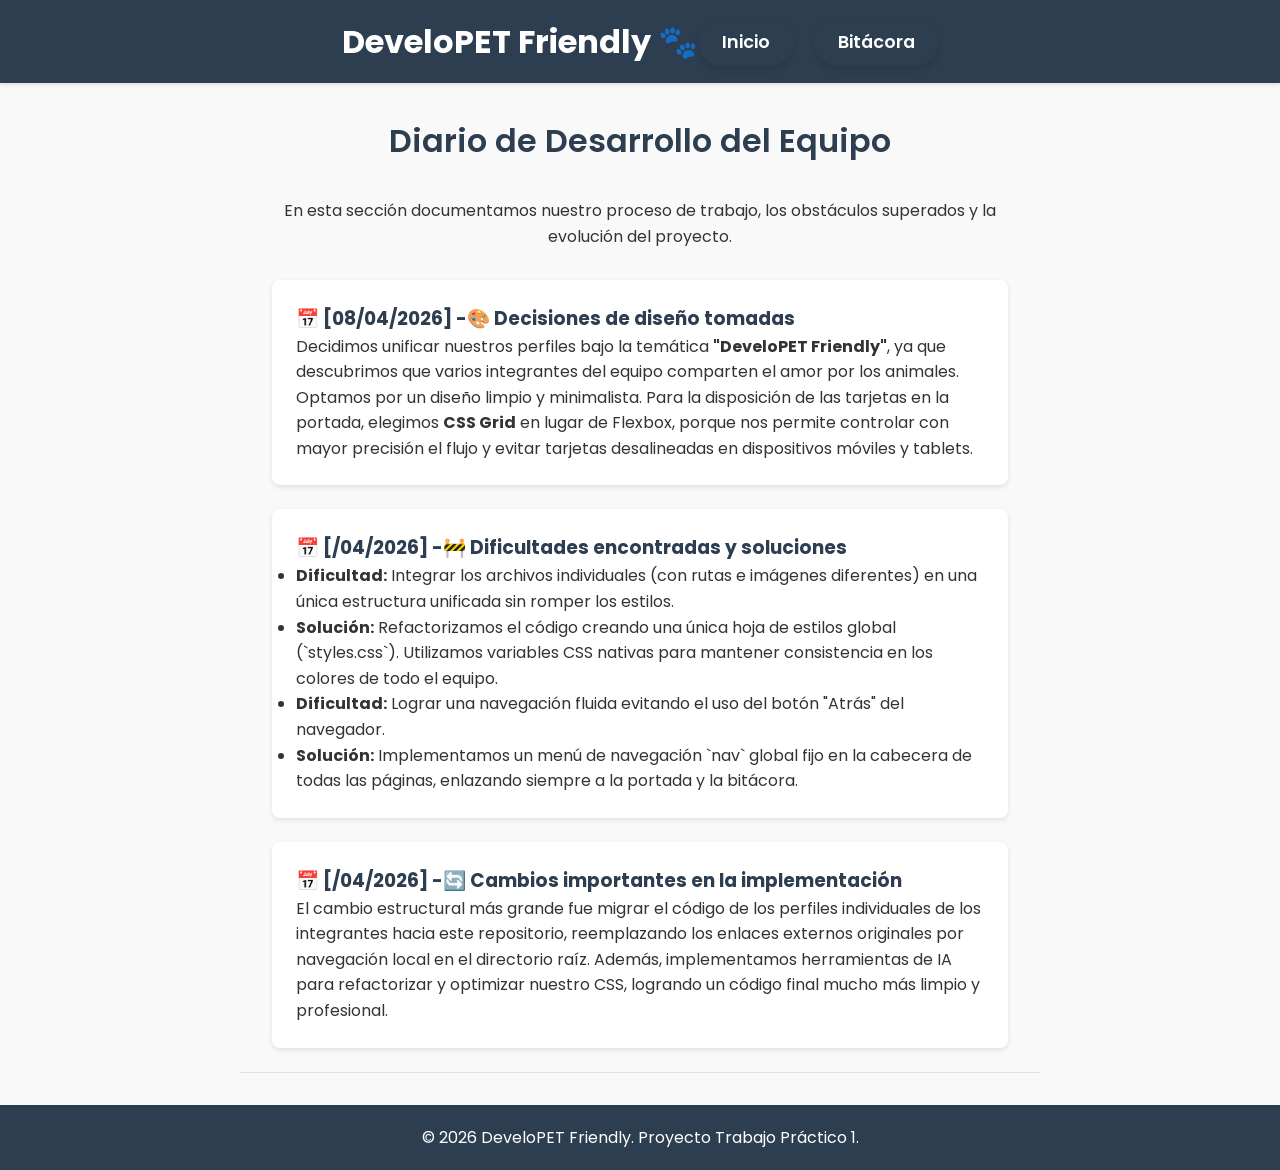
==== bitacora.html @ 7bb21ec1 "Actualización" ====
<!DOCTYPE html>
<html lang="es">
<head>
    <meta charset="UTF-8">
    <meta name="viewport" content="width=device-width, initial-scale=1.0">
    <title>Bitácora de Desarrollo - DeveloPET Friendly</title>
    <link href="https://fonts.googleapis.com/css2?family=Poppins:wght@300;400;600&family=Roboto:wght@400;700&display=swap" rel="stylesheet">
    <link rel="stylesheet" href="css/styles.css">
</head>
<body>
    <header class="header">
        <div class="logo">
            <h1>DeveloPET Friendly 🐾</h1>
        </div>
        <nav>
            <ul>
                <li><a href="index.html">Inicio</a></li>
                <li><a href="bitacora.html">Bitácora</a></li>
            </ul>
        </nav>
    </header>

    <main>
        <section class="section bitacora-container">
            <h2>Diario de Desarrollo del Equipo</h2>
            <p style="text-align: center; margin-bottom: 30px;">En esta sección documentamos nuestro proceso de trabajo, los obstáculos superados y la evolución del proyecto.</p>

            <article class="bitacora-entry">
                <h3>📅 [08/04/2026] -🎨 Decisiones de diseño tomadas</h3>
                <p>Decidimos unificar nuestros perfiles bajo la temática <strong>"DeveloPET Friendly"</strong>, ya que descubrimos que varios integrantes del equipo comparten el amor por los animales. Optamos por un diseño limpio y minimalista. Para la disposición de las tarjetas en la portada, elegimos <strong>CSS Grid</strong> en lugar de Flexbox, porque nos permite controlar con mayor precisión el flujo y evitar tarjetas desalineadas en dispositivos móviles y tablets.</p>
            </article>

            <article class="bitacora-entry">
                <h3>📅 [/04/2026] -🚧 Dificultades encontradas y soluciones</h3>
                <ul>
                    <li><strong>Dificultad:</strong> Integrar los archivos individuales (con rutas e imágenes diferentes) en una única estructura unificada sin romper los estilos.</li>
                    <li><strong>Solución:</strong> Refactorizamos el código creando una única hoja de estilos global (`styles.css`). Utilizamos variables CSS nativas para mantener consistencia en los colores de todo el equipo.</li>
                    <li><strong>Dificultad:</strong> Lograr una navegación fluida evitando el uso del botón "Atrás" del navegador.</li>
                    <li><strong>Solución:</strong> Implementamos un menú de navegación `nav` global fijo en la cabecera de todas las páginas, enlazando siempre a la portada y la bitácora.</li>
                </ul>
            </article>

            <article class="bitacora-entry">
                <h3>📅 [/04/2026] -🔄 Cambios importantes en la implementación</h3>
                <p>El cambio estructural más grande fue migrar el código de los perfiles individuales de los integrantes hacia este repositorio, reemplazando los enlaces externos originales por navegación local en el directorio raíz. Además, implementamos herramientas de IA para refactorizar y optimizar nuestro CSS, logrando un código final mucho más limpio y profesional.</p>
            </article>

        </section>
    </main>

    <footer>
        <p>&copy; 2026 DeveloPET Friendly. Proyecto Trabajo Práctico 1.</p>
    </footer>

    <script src="js/main.js"></script>
</body>
</html>
---- css/styles.css ----
/* =========================================
   1. RESET Y VARIABLES GLOBALES
   ========================================= */
* {
    margin: 0;
    padding: 0;
    box-sizing: border-box;
}

:root {
    /* Variables generales y del Index/Bitácora */
    --bg-color: #f9f9f9;
    --text-color: #333333;
    --header-bg: #ffffff;
    --card-bg: #ffffff;
    --primary-color: #2c3e50; /* Unificado al azul oscuro elegante */
    --hover-color: #1a252f;
    --secondary-color: #3498db;
    
    /* Variables del portafolio individual */
    --accent-color: #e74c3c;
    --light-bg: #ecf0f1;
    --white: #ffffff;
    --shadow: 0 2px 5px rgba(0,0,0,0.1);
    --transition: all 0.3s ease;
}

/* Variables para el Modo Oscuro */
body.dark-mode {
    --bg-color: #121212;
    --text-color: #e0e0e0;
    --header-bg: #333333;
    --card-bg: #1e1e1e;
    --primary-color: #4ca1af;
    --light-bg: #1a1a1a;
    --white: #222222;
}

/* =========================================
   2. ESTILOS BASE Y ESTRUCTURA (STICKY FOOTER)
   ========================================= */
body {
    font-family: 'Poppins', 'Roboto', sans-serif; /* Poppins principal, Roboto fallback */
    background-color: var(--bg-color);
    color: var(--text-color);
    line-height: 1.6;
    transition: background-color 0.3s ease, color 0.3s ease;
    
    /* Sticky Footer: Empuja el footer siempre abajo */
    min-height: 100vh; 
    display: flex;
    flex-direction: column; 
}

main {
    flex: 1; /* Ocupa el espacio restante */
}

.container {
    max-width: 1200px;
    margin: 0 auto;
    padding: 0 20px;
    width: 100%;
}

.section {
    padding: 4rem 0;
    border-bottom: 1px solid rgba(0,0,0,0.1);
}

.section h2 {
    text-align: center;
    margin-bottom: 2rem;
    color: var(--primary-color);
    font-size: 2rem;
    font-weight: 600;
}

/* =========================================
   3. CABECERA (HEADER) Y NAVEGACIÓN
   ========================================= */
header {
    display: flex;
    justify-content: space-between;
    align-items: center;
    background-color: var(--header-bg);
    padding: 1rem 2rem;
    box-shadow: 0 2px 4px rgba(0,0,0,0.1);
}

/* Variante Header Portafolio (Clase .header) */
.header {
    background-color: var(--primary-color);
    color: #ffffff;
    justify-content: center; /* Centra el logo en el portafolio */
}

/* Menú de navegación principal (Botones estilo píldora) */
header nav ul {
    list-style: none;
    display: flex;
    gap: 20px;
    justify-content: center;
    align-items: center;
}

header nav a {
    text-decoration: none;
    font-size: 1.1rem;
    font-weight: 600;
    color: #ffffff;
    background-color: var(--primary-color);
    padding: 10px 24px;
    border-radius: 30px;
    transition: var(--transition);
    box-shadow: 0 4px 6px rgba(0, 0, 0, 0.1);
    display: inline-block;
}

header nav a:hover {
    background-color: var(--secondary-color);
    transform: translateY(-3px);
    box-shadow: 0 6px 12px rgba(0, 0, 0, 0.2);
}

/* Sub-Navegación Portafolio (Clase .navbar) */
.navbar {
    background-color: var(--secondary-color);
    padding: 1rem 0;
    position: sticky;
    top: 0;
    z-index: 100;
}

.nav-menu {
    display: flex;
    justify-content: center;
    list-style: none;
    gap: 2rem;
    flex-wrap: wrap;
}

.nav-menu a {
    color: #ffffff;
    text-decoration: none;
    font-weight: 500;
    padding: 0.5rem 1rem;
    border-radius: 4px;
    transition: var(--transition);
    background-color: transparent;
    box-shadow: none;
}

.nav-menu a:hover {
    background-color: var(--primary-color);
    transform: translateY(-2px);
}

/* =========================================
   4. INDEX Y BITÁCORA (TP1)
   ========================================= */
.team-presentation {
    text-align: center;
    max-width: 800px;
    margin: 40px auto;
    padding: 0 20px;
}

/* Grilla adaptable requerida por el TP */
.team-cards {
    display: grid;
    grid-template-columns: 1fr; 
    gap: 30px;
    padding: 20px;
    max-width: 1200px;
    margin: 0 auto;
    justify-items: center;
}

.card {
    background-color: var(--card-bg);
    border-radius: 12px;
    box-shadow: var(--shadow);
    width: 100%;
    max-width: 280px;
    padding: 25px 20px;
    text-align: center;
    transition: transform 0.3s ease, box-shadow 0.3s ease;
    border: 1px solid transparent; /* Preparado para modo oscuro */
}

.card:hover {
    transform: translateY(-5px);
    box-shadow: 0 8px 20px rgba(0,0,0,0.15);
}

.card img {
    width: 130px;
    height: 130px;
    border-radius: 50%;
    object-fit: cover;
    border: 3px solid #e0e0e0;
    margin-bottom: 15px;
}

.btn-perfil {
    display: inline-block;
    margin-top: 15px;
    padding: 10px 20px;
    background-color: var(--primary-color);
    color: #ffffff;
    text-decoration: none;
    border-radius: 25px;
    font-weight: bold;
    transition: var(--transition);
}

.btn-perfil:hover {
    background-color: var(--hover-color);
}

/* Bitácora */
.bitacora-container {
    max-width: 800px;
    margin: 2rem auto;
    padding: 0 2rem;
}

.bitacora-entry {
    background-color: var(--card-bg);
    padding: 1.5rem;
    margin-bottom: 1.5rem;
    border-radius: 8px;
    box-shadow: var(--shadow);
}

.bitacora-entry h3 {
    color: var(--primary-color);
    margin-top: 0;
}

/* =========================================
   5. PORTAFOLIO INDIVIDUAL (GUILLERMO)
   ========================================= */
.sobre-mi-content {
    display: flex;
    align-items: center;
    gap: 3rem;
    flex-wrap: wrap;
}

.perfil-img {
    flex: 1 1 300px;
    text-align: center;
}

.perfil-img img {
    width: 100%;
    max-width: 250px;
    border-radius: 50%;
    box-shadow: var(--shadow);
    border: 3px solid var(--secondary-color);
}

.perfil-texto {
    flex: 2 1 400px;
}

/* Tarjetas Proyectos y Películas/Discos */
.tarjetas-grid, .peliculas-grid {
    display: grid;
    grid-template-columns: repeat(auto-fit, minmax(280px, 1fr));
    gap: 2rem;
    margin-top: 2rem;
}

.tarjeta, .pelicula-card {
    background: var(--card-bg);
    border-radius: 8px;
    overflow: hidden;
    box-shadow: var(--shadow);
    transition: var(--transition);
}

.tarjeta:hover, .pelicula-card:hover {
    transform: translateY(-10px);
    box-shadow: 0 5px 20px rgba(0,0,0,0.2);
}

.tarjeta img, .pelicula-card img {
    width: 100%;
    height: 200px;
    object-fit: cover;
    transition: var(--transition);
    cursor: pointer; /* Lightbox */
}

.tarjeta:hover img, .pelicula-card:hover img {
    transform: scale(1.05);
    opacity: 0.8;
}

.tarjeta h3, .pelicula-card h3 {
    padding: 1rem 1rem 0.5rem;
    color: var(--primary-color);
    font-size: 1.2rem;
}

.tarjeta p, .pelicula-card p {
    padding: 0 1rem 1rem;
    font-size: 0.95rem;
}

/* Tabla Habilidades */
.habilidades-tabla {
    width: 100%;
    border-collapse: collapse;
    background: var(--card-bg);
    box-shadow: var(--shadow);
    border-radius: 8px;
    overflow: hidden;
}

.habilidades-tabla thead {
    background-color: var(--primary-color);
    color: #ffffff;
}

.habilidades-tabla th, .habilidades-tabla td {
    padding: 1rem;
    text-align: left;
    border: 1px solid #ddd;
}

.habilidades-tabla tbody tr:hover {
    background-color: rgba(0,0,0,0.02);
}

/* Formulario */
.contacto-form {
    max-width: 600px;
    margin: 0 auto;
    background: var(--card-bg);
    padding: 2rem;
    border-radius: 8px;
    box-shadow: var(--shadow);
}

.form-grupo {
    margin-bottom: 1.5rem;
}

.form-grupo label {
    display: block;
    margin-bottom: 0.5rem;
    font-weight: 500;
    color: var(--primary-color);
}

.form-grupo input {
    width: 100%;
    padding: 0.8rem;
    border: 2px solid #ddd;
    border-radius: 4px;
    font-size: 1rem;
    font-family: inherit;
}

.btn-submit {
    background-color: var(--secondary-color);
    color: #ffffff;
    border: none;
    padding: 1rem 2rem;
    font-size: 1.1rem;
    border-radius: 4px;
    cursor: pointer;
    font-weight: 500;
    width: 100%;
    transition: var(--transition);
}

.btn-submit:hover {
    background-color: var(--primary-color);
    transform: scale(1.02);
}

/* =========================================
   6. FOOTER Y MODAL LIGHTBOX
   ========================================= */
footer {
    text-align: center;
    width: 100%;
    padding: 20px 0;
    background-color: #2c3e50;
    color: #ffffff;
    margin-top: auto; 
}

.footer-content {
    display: flex;
    justify-content: space-between;
    align-items: center;
    flex-wrap: wrap;
    gap: 1rem;
}

.social-links a {
    color: #ffffff;
    text-decoration: none;
    margin-left: 15px;
    transition: var(--transition);
}

.social-links a:hover {
    color: var(--secondary-color);
}

/* Modal Lightbox */
.modal-lightbox {
    display: none;
    position: fixed;
    z-index: 9999;
    left: 0;
    top: 0;
    width: 100%;
    height: 100%;
    background-color: rgba(0, 0, 0, 0.85);
    justify-content: center;
    align-items: center;
}

.modal-contenido {
    max-width: 90%;
    max-height: 85vh;
    border-radius: 8px;
    box-shadow: 0 4px 15px rgba(0,0,0,0.5);
    animation: zoomIn 0.3s ease;
}

.cerrar-modal {
    position: absolute;
    top: 20px;
    right: 35px;
    color: #f1f1f1;
    font-size: 40px;
    font-weight: bold;
    cursor: pointer;
}

@keyframes zoomIn {
    from {transform: scale(0.8)} 
    to {transform: scale(1)}
}

/* =========================================
   7. MODO OSCURO (DARK MODE) COMPATIBILIDAD
   ========================================= */
body.dark-mode .card,
body.dark-mode .tarjeta,
body.dark-mode .pelicula-card,
body.dark-mode .habilidades-tabla,
body.dark-mode .contacto-form {
    border: 1px solid #333333;
}

body.dark-mode header nav a {
    background-color: #333333;
    border: 1px solid #555555;
}

body.dark-mode header nav a:hover {
    background-color: var(--primary-color);
    border-color: var(--primary-color);
}

body.dark-mode footer {
    background-color: #111111;
    border-top: 1px solid #333333;
}

/* =========================================
   8. MEDIA QUERIES (RESPONSIVE TP1)
   ========================================= */
/* Breakpoints exigidos por el TP para la portada */
@media (min-width: 900px) {
    .team-cards { grid-template-columns: repeat(2, 1fr); }
}

@media (min-width: 1200px) {
    .team-cards { grid-template-columns: repeat(4, 1fr); }
}

/* Ajustes para móviles generales */
@media (max-width: 768px) {
    header {
        flex-direction: column;
        gap: 15px;
    }
    .sobre-mi-content {
        flex-direction: column;
        text-align: center;
    }
    .habilidades-tabla th, .habilidades-tabla td {
        padding: 0.5rem;
        font-size: 0.9rem;
    }
    .footer-content {
        flex-direction: column;
        justify-content: center;
    }
}
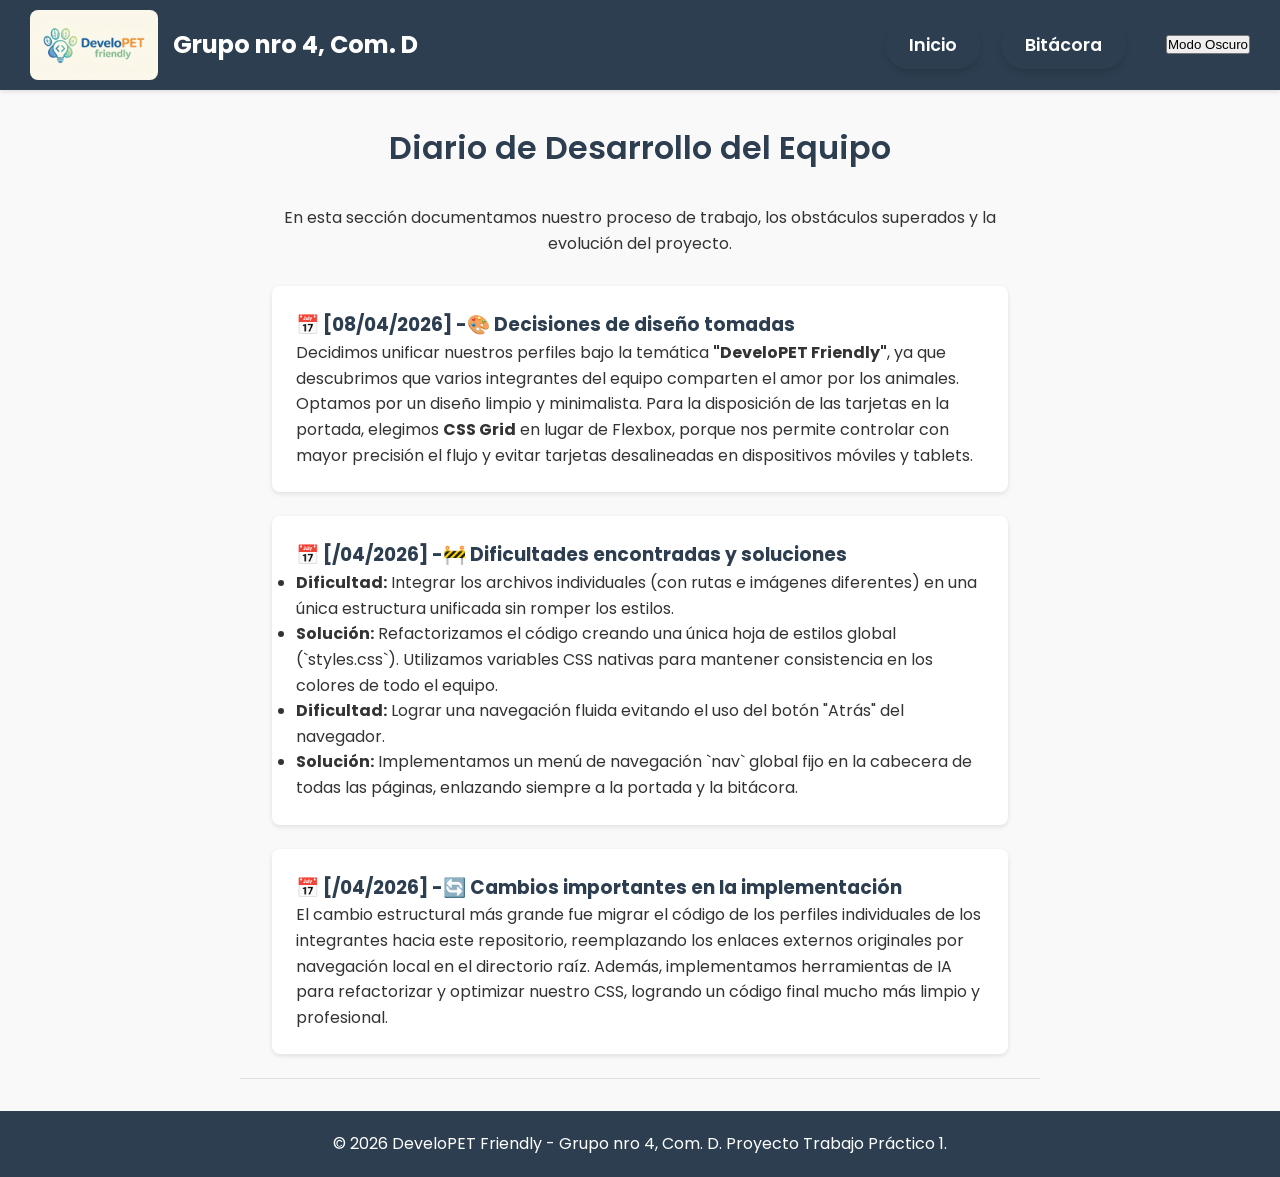
==== commit c8c2d22d: "retoques" ====
--- a/bitacora.html
+++ b/bitacora.html
@@ -3,20 +3,23 @@
 <head>
     <meta charset="UTF-8">
     <meta name="viewport" content="width=device-width, initial-scale=1.0">
-    <title>Bitácora de Desarrollo - DeveloPET Friendly</title>
+    <title>Bitácora de Desarrollo - DeveloPET Friendly - Grupo nro 4, Com. D</title>
     <link href="https://fonts.googleapis.com/css2?family=Poppins:wght@300;400;600&family=Roboto:wght@400;700&display=swap" rel="stylesheet">
     <link rel="stylesheet" href="css/styles.css">
 </head>
 <body>
-    <header class="header">
-        <div class="logo">
-            <h1>DeveloPET Friendly 🐾</h1>
+    <header class="header" style="display: flex; justify-content: space-between; align-items: center; padding: 10px 30px; flex-wrap: wrap;">
+        <div class="logo" style="display: flex; align-items: center; gap: 15px;">
+            <img src="img/logodev.jpeg" alt="Logo DeveloPET Friendly" style="max-height: 70px; border-radius: 8px;">
+            <h1 style="margin: 0; font-size: 1.5rem;">Grupo nro 4, Com. D</h1>
         </div>
-        <nav>
-            <ul>
+        
+        <nav style="display: flex; align-items: center; gap: 20px;">
+            <ul style="list-style: none; display: flex; gap: 20px; margin: 0; padding: 0;">
                 <li><a href="index.html">Inicio</a></li>
                 <li><a href="bitacora.html">Bitácora</a></li>
             </ul>
+            <button id="btn-theme" style="margin-left: 20px;">Modo Oscuro</button>
         </nav>
     </header>
 
@@ -44,12 +47,11 @@
                 <h3>📅 [/04/2026] -🔄 Cambios importantes en la implementación</h3>
                 <p>El cambio estructural más grande fue migrar el código de los perfiles individuales de los integrantes hacia este repositorio, reemplazando los enlaces externos originales por navegación local en el directorio raíz. Además, implementamos herramientas de IA para refactorizar y optimizar nuestro CSS, logrando un código final mucho más limpio y profesional.</p>
             </article>
-
         </section>
     </main>
 
     <footer>
-        <p>&copy; 2026 DeveloPET Friendly. Proyecto Trabajo Práctico 1.</p>
+        <p>&copy; 2026 DeveloPET Friendly - Grupo nro 4, Com. D. Proyecto Trabajo Práctico 1.</p>
     </footer>
 
     <script src="js/main.js"></script>
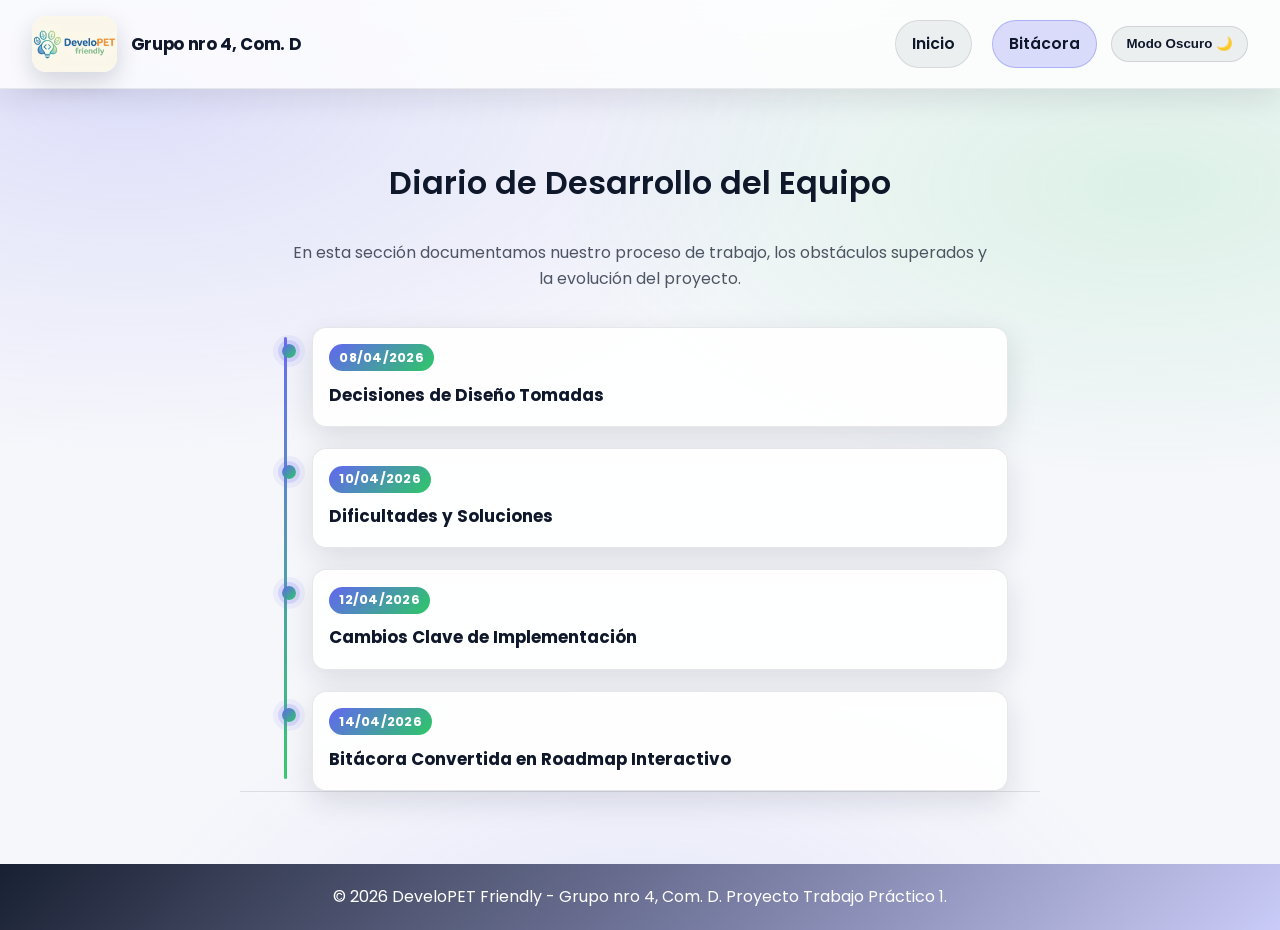
==== commit af71feb0: "feat: roadmap interactivo en bitacora y ajustes mobile/footer + patitas mas grandes" ====
--- a/bitacora.html
+++ b/bitacora.html
@@ -4,49 +4,59 @@
     <meta charset="UTF-8">
     <meta name="viewport" content="width=device-width, initial-scale=1.0">
     <title>Bitácora de Desarrollo - DeveloPET Friendly - Grupo nro 4, Com. D</title>
-    <link href="https://fonts.googleapis.com/css2?family=Poppins:wght@300;400;600&family=Roboto:wght@400;700&display=swap" rel="stylesheet">
+    <link rel="preconnect" href="https://fonts.googleapis.com">
+    <link rel="preconnect" href="https://fonts.gstatic.com" crossorigin>
+    <link href="https://fonts.googleapis.com/css2?family=Poppins:wght@300;400;500;600;700&family=Roboto:wght@400;700&display=swap" rel="stylesheet">
     <link rel="stylesheet" href="css/styles.css">
 </head>
-<body>
-    <header class="header" style="display: flex; justify-content: space-between; align-items: center; padding: 10px 30px; flex-wrap: wrap;">
-        <div class="logo" style="display: flex; align-items: center; gap: 15px;">
-            <img src="img/logodev.jpeg" alt="Logo DeveloPET Friendly" style="max-height: 70px; border-radius: 8px;">
-            <h1 style="margin: 0; font-size: 1.5rem;">Grupo nro 4, Com. D</h1>
+<body class="page-bitacora">
+    <header class="site-header">
+        <div class="site-brand">
+            <a class="brand" href="index.html" aria-label="Ir al inicio">
+                <img src="img/logodev.jpeg" alt="Logo DeveloPET Friendly">
+                <span class="brand-title">Grupo nro 4, Com. D</span>
+            </a>
         </div>
         
-        <nav style="display: flex; align-items: center; gap: 20px;">
-            <ul style="list-style: none; display: flex; gap: 20px; margin: 0; padding: 0;">
+        <nav class="site-nav" aria-label="Navegación principal">
+            <ul class="site-links">
                 <li><a href="index.html">Inicio</a></li>
-                <li><a href="bitacora.html">Bitácora</a></li>
+                <li><a href="bitacora.html" aria-current="page">Bitácora</a></li>
             </ul>
-            <button id="btn-theme" style="margin-left: 20px;">Modo Oscuro</button>
+            <button id="btn-theme" type="button">Modo Oscuro</button>
         </nav>
     </header>
 
     <main>
         <section class="section bitacora-container">
             <h2>Diario de Desarrollo del Equipo</h2>
-            <p style="text-align: center; margin-bottom: 30px;">En esta sección documentamos nuestro proceso de trabajo, los obstáculos superados y la evolución del proyecto.</p>
+            <p class="lead">En esta sección documentamos nuestro proceso de trabajo, los obstáculos superados y la evolución del proyecto.</p>
 
-            <article class="bitacora-entry">
-                <h3>📅 [08/04/2026] -🎨 Decisiones de diseño tomadas</h3>
-                <p>Decidimos unificar nuestros perfiles bajo la temática <strong>"DeveloPET Friendly"</strong>, ya que descubrimos que varios integrantes del equipo comparten el amor por los animales. Optamos por un diseño limpio y minimalista. Para la disposición de las tarjetas en la portada, elegimos <strong>CSS Grid</strong> en lugar de Flexbox, porque nos permite controlar con mayor precisión el flujo y evitar tarjetas desalineadas en dispositivos móviles y tablets.</p>
-            </article>
+            <section class="roadmap" aria-label="Roadmap de la bitácora">
+                <article class="roadmap-step" tabindex="0">
+                    <span class="roadmap-date">08/04/2026</span>
+                    <h3 class="roadmap-title">Decisiones de Diseño Tomadas</h3>
+                    <p class="roadmap-tooltip">Unificamos perfiles bajo la temática "DeveloPET Friendly" y elegimos CSS Grid para una portada más ordenada, con mejor control responsive en tarjetas y columnas.</p>
+                </article>
 
-            <article class="bitacora-entry">
-                <h3>📅 [/04/2026] -🚧 Dificultades encontradas y soluciones</h3>
-                <ul>
-                    <li><strong>Dificultad:</strong> Integrar los archivos individuales (con rutas e imágenes diferentes) en una única estructura unificada sin romper los estilos.</li>
-                    <li><strong>Solución:</strong> Refactorizamos el código creando una única hoja de estilos global (`styles.css`). Utilizamos variables CSS nativas para mantener consistencia en los colores de todo el equipo.</li>
-                    <li><strong>Dificultad:</strong> Lograr una navegación fluida evitando el uso del botón "Atrás" del navegador.</li>
-                    <li><strong>Solución:</strong> Implementamos un menú de navegación `nav` global fijo en la cabecera de todas las páginas, enlazando siempre a la portada y la bitácora.</li>
-                </ul>
-            </article>
+                <article class="roadmap-step" tabindex="0">
+                    <span class="roadmap-date">10/04/2026</span>
+                    <h3 class="roadmap-title">Dificultades y Soluciones</h3>
+                    <p class="roadmap-tooltip">Integramos archivos e imágenes en una estructura única, consolidamos estilos en `styles.css` con variables CSS y definimos un nav global fijo para navegación consistente.</p>
+                </article>
 
-            <article class="bitacora-entry">
-                <h3>📅 [/04/2026] -🔄 Cambios importantes en la implementación</h3>
-                <p>El cambio estructural más grande fue migrar el código de los perfiles individuales de los integrantes hacia este repositorio, reemplazando los enlaces externos originales por navegación local en el directorio raíz. Además, implementamos herramientas de IA para refactorizar y optimizar nuestro CSS, logrando un código final mucho más limpio y profesional.</p>
-            </article>
+                <article class="roadmap-step" tabindex="0">
+                    <span class="roadmap-date">12/04/2026</span>
+                    <h3 class="roadmap-title">Cambios Clave de Implementación</h3>
+                    <p class="roadmap-tooltip">Migramos los perfiles al repositorio local, reemplazamos enlaces externos por navegación interna y refactorizamos el CSS con apoyo de IA para mejorar limpieza y mantenibilidad.</p>
+                </article>
+
+                <article class="roadmap-step" tabindex="0">
+                    <span class="roadmap-date">14/04/2026</span>
+                    <h3 class="roadmap-title">Bitácora Convertida en Roadmap Interactivo</h3>
+                    <p class="roadmap-tooltip">Transformamos la bitácora en un roadmap visual con pasos por fecha, tooltips en hover/focus y ajustes responsive para mobile, mejorando la experiencia y la claridad del progreso del proyecto.</p>
+                </article>
+            </section>
         </section>
     </main>
 
@@ -56,4 +66,4 @@
 
     <script src="js/main.js"></script>
 </body>
-</html>+</html>
--- a/css/styles.css
+++ b/css/styles.css
@@ -9,31 +9,34 @@
 
 :root {
     /* Variables generales y del Index/Bitácora */
-    --bg-color: #f9f9f9;
-    --text-color: #333333;
-    --header-bg: #ffffff;
-    --card-bg: #ffffff;
-    --primary-color: #2c3e50; /* Unificado al azul oscuro elegante */
-    --hover-color: #1a252f;
-    --secondary-color: #3498db;
+    --bg-color: #f6f7fb;
+    --text-color: #0f172a;
+    --header-bg: rgba(255, 255, 255, 0.78);
+    --card-bg: rgba(255, 255, 255, 0.9);
+    --primary-color: #0f172a;
+    --hover-color: #111827;
+    --secondary-color: #6366f1;
     
     /* Variables del portafolio individual */
-    --accent-color: #e74c3c;
-    --light-bg: #ecf0f1;
+    --accent-color: #22c55e;
+    --light-bg: rgba(15, 23, 42, 0.04);
     --white: #ffffff;
-    --shadow: 0 2px 5px rgba(0,0,0,0.1);
-    --transition: all 0.3s ease;
+    --shadow: 0 10px 30px rgba(15, 23, 42, 0.12);
+    --transition: all 0.25s ease;
+    --radius: 16px;
 }
 
 /* Variables para el Modo Oscuro */
 body.dark-mode {
-    --bg-color: #121212;
-    --text-color: #e0e0e0;
-    --header-bg: #333333;
-    --card-bg: #1e1e1e;
-    --primary-color: #4ca1af;
-    --light-bg: #1a1a1a;
-    --white: #222222;
+    --bg-color: #0b1020;
+    --text-color: #e7eaf3;
+    --header-bg: rgba(17, 24, 39, 0.72);
+    --card-bg: rgba(17, 24, 39, 0.85);
+    --primary-color: #6366f1;
+    --hover-color: #4f46e5;
+    --secondary-color: #6366f1;
+    --light-bg: rgba(231, 234, 243, 0.06);
+    --white: #0f172a;
 }
 
 /* =========================================
@@ -42,6 +45,10 @@
 body {
     font-family: 'Poppins', 'Roboto', sans-serif; /* Poppins principal, Roboto fallback */
     background-color: var(--bg-color);
+    background-image:
+        radial-gradient(1200px 600px at 10% 10%, rgba(99, 102, 241, 0.16), transparent 60%),
+        radial-gradient(1000px 500px at 90% 20%, rgba(34, 197, 94, 0.12), transparent 60%),
+        radial-gradient(900px 450px at 50% 100%, rgba(99, 102, 241, 0.10), transparent 55%);
     color: var(--text-color);
     line-height: 1.6;
     transition: background-color 0.3s ease, color 0.3s ease;
@@ -54,9 +61,740 @@
 
 main {
     flex: 1; /* Ocupa el espacio restante */
-}
-
-.container {
+    padding: 1.5rem 0 2.5rem;
+}
+
+.page-bitacora .lead {
+    text-align: center;
+    margin: 1rem auto 2rem;
+    max-width: 70ch;
+    color: rgba(15, 23, 42, 0.72);
+}
+
+body.dark-mode.page-bitacora .lead {
+    color: rgba(231, 234, 243, 0.76);
+}
+
+.page-home main,
+.page-bitacora main {
+    padding-top: 2.25rem;
+}
+
+body.page-braian {
+    --bg: #0b0f1a;
+    --bg-2: #131a2b;
+    --accent: #00e5ff;
+    --accent-2: #7a29ff;
+    --text: #e6f1ff;
+    background: radial-gradient(1200px 600px at 20% 0%, #0f1730 0%, var(--bg) 60%) fixed,
+                linear-gradient(160deg, var(--bg-2), var(--bg));
+    color: var(--text);
+    font-family: "Ubuntu", system-ui, -apple-system, "Segoe UI", Roboto, "Helvetica Neue", Arial, "Noto Sans", "Apple Color Emoji", "Segoe UI Emoji";
+    overflow-x: hidden;
+}
+
+body.page-braian main {
+    padding: 0;
+}
+
+body.page-veronica {
+    font-family: "EB Garamond", serif;
+    font-size: 1.2rem;
+    margin: 0;
+    padding: 20px;
+    color: #333;
+    background-image: url("../img/fondo.png");
+    background-repeat: repeat;
+    background-size: 700px;
+}
+
+body.page-veronica::before {
+    content: "";
+    position: fixed;
+    inset: 0;
+    background-color: rgba(255, 255, 255, 0.7);
+    z-index: -1;
+}
+
+body.page-veronica .contenedor {
+    max-width: 1300px;
+    margin: 0 auto;
+    padding: 0.5rem;
+}
+
+body.page-veronica main {
+    padding: 0;
+}
+
+body.page-veronica header h1 {
+    font-family: "Delius Unicase", cursive;
+}
+
+body.page-veronica header,
+body.page-veronica footer {
+    background-color: #457272;
+    color: #ffffff;
+    text-align: center;
+    padding: 1rem;
+}
+
+body.page-veronica footer {
+    margin-top: 0;
+    background: #457272;
+}
+
+body.page-veronica nav {
+    position: sticky;
+    top: 0;
+    z-index: 50;
+}
+
+body.page-veronica nav ul {
+    display: flex;
+    justify-content: space-around;
+    list-style: none;
+    background-color: #3c6e71;
+    padding: 0.5rem;
+    margin: 0;
+}
+
+body.page-veronica nav ul li a {
+    color: #ffffff;
+    text-decoration: none;
+    margin: 0 1rem;
+    font-size: 1.2rem;
+    transition: color 0.3s ease;
+}
+
+body.page-veronica nav ul li a:hover {
+    color: #d9d9d9;
+}
+
+body.page-veronica section {
+    margin-bottom: 2rem;
+    scroll-margin-top: 50px;
+}
+
+body.page-veronica h2 {
+    font-size: 1.2rem;
+    border: 2px solid #747976;
+    padding: 2px;
+    background-color: #dce4df;
+    margin: 20px 0;
+    text-indent: 5px;
+    transition: filter 0.3s ease;
+}
+
+body.page-veronica h2:hover {
+    filter: brightness(1.2) contrast(1.3) saturate(1.5);
+}
+
+body.page-veronica .icono-h2 {
+    width: 24px;
+    height: 24px;
+    vertical-align: middle;
+    margin-right: 8px;
+    display: inline-block;
+}
+
+body.page-veronica img {
+    max-width: 100%;
+    height: auto;
+    display: block;
+}
+
+body.page-veronica .sobre-mi-contenido {
+    display: flex;
+    align-items: center;
+    gap: 30px;
+}
+
+body.page-veronica .sobre-mi-contenido img {
+    max-width: 200px;
+    height: auto;
+    border-radius: 100px;
+    flex-shrink: 0;
+    transition: transform 0.5s ease;
+}
+
+body.page-veronica .sobre-mi-contenido img:hover {
+    transform: rotate(360deg);
+}
+
+body.page-veronica .sobre-mi-contenido p {
+    margin: 0;
+    font-size: 1.5rem;
+    align-self: center;
+    text-align: justify;
+}
+
+body.page-veronica .tarjetas-container {
+    display: flex;
+    gap: 10rem;
+    justify-content: center;
+    flex-wrap: wrap;
+    width: 100%;
+}
+
+body.page-veronica .peliculas-container {
+    display: flex;
+    gap: 5rem;
+    justify-content: center;
+    flex-wrap: wrap;
+    width: 100%;
+}
+
+body.page-veronica .tarjeta,
+body.page-veronica .pelicula {
+    background-color: #add6cf;
+    padding: 2rem;
+    border-radius: 8px;
+    margin-bottom: 20px;
+    transition: transform 0.3s ease;
+    text-align: justify;
+}
+
+body.page-veronica .pelicula {
+    display: flex;
+    flex-direction: column;
+    justify-content: flex-start;
+    align-items: center;
+    gap: 0.5rem;
+    flex-wrap: wrap;
+    max-width: 500px;
+    flex: 1 1 250px;
+}
+
+body.page-veronica .tarjeta {
+    display: flex;
+    flex-direction: row;
+    align-items: center;
+    gap: 1rem;
+    max-width: 500px;
+}
+
+body.page-veronica .tarjeta:hover,
+body.page-veronica .pelicula:hover {
+    transform: scale(1.05);
+}
+
+body.page-veronica .pelicula h3 {
+    align-self: center;
+    margin-bottom: 0;
+}
+
+body.page-veronica .pelicula img {
+    max-width: 60%;
+    align-self: center;
+}
+
+body.page-veronica .tarjeta img {
+    max-width: 40%;
+}
+
+body.page-veronica form {
+    display: flex;
+    flex-direction: column;
+    max-width: 300px;
+    margin-left: 0;
+}
+
+body.page-veronica form input,
+body.page-veronica form button {
+    margin: 0.5rem 0;
+    padding: 0.5rem;
+    font-family: inherit;
+    font-size: 1rem;
+}
+
+body.page-veronica form button,
+body.page-veronica button {
+    background-color: #3c6e71;
+    color: #ffffff;
+    border: none;
+    cursor: pointer;
+    transition: background-color 0.3s ease;
+}
+
+body.page-veronica form button:hover,
+body.page-veronica button:hover {
+    background-color: #2f4f4f;
+}
+
+body.page-veronica footer .social-icons {
+    margin: 1rem 0;
+}
+
+body.page-veronica footer .social-icons a {
+    display: inline-block;
+    margin: 0 1.5rem;
+    transition: transform 0.3s ease, filter 0.3s ease;
+}
+
+body.page-veronica footer .social-icons img {
+    width: 2rem;
+    height: 2rem;
+}
+
+body.page-veronica footer .social-icons a:hover {
+    transform: scale(1.3);
+    filter: brightness(1.2);
+}
+
+@media (max-width: 768px) {
+    body.page-veronica {
+        padding: 10px;
+    }
+
+    body.page-veronica .contenedor {
+        max-width: 100%;
+        padding: 10px;
+    }
+
+    body.page-veronica h1 {
+        font-size: 1.5rem;
+    }
+
+    body.page-veronica h2 {
+        font-size: 1.2rem;
+    }
+
+    body.page-veronica h3 {
+        font-size: 1.2rem;
+    }
+
+    body.page-veronica nav ul li {
+        margin: 10px 0;
+    }
+
+    body.page-veronica nav ul li a {
+        font-size: 1rem;
+    }
+
+    body.page-veronica .sobre-mi-contenido {
+        flex-direction: column;
+        text-align: justify;
+    }
+
+    body.page-veronica .sobre-mi-contenido img {
+        max-width: 150px;
+        margin-bottom: 10px;
+    }
+
+    body.page-veronica .sobre-mi-contenido p {
+        font-size: 1.1rem;
+        text-align: justify;
+    }
+
+    body.page-veronica .tarjetas-container {
+        gap: 1rem;
+    }
+
+    body.page-veronica .tarjeta {
+        flex-direction: column;
+        text-align: justify;
+    }
+
+    body.page-veronica .tarjeta img {
+        width: 100%;
+        max-width: 250px;
+        height: auto;
+    }
+
+    body.page-veronica .peliculas-container {
+        gap: 1.5rem;
+    }
+
+    body.page-veronica footer .social-icons a {
+        margin: 0 0.3rem;
+    }
+
+    body.page-veronica footer .social-icons img {
+        width: 1.5rem;
+        height: 1.5rem;
+    }
+}
+
+body.page-mailen {
+    font-family: "Roboto", sans-serif;
+    line-height: 1.6;
+    margin: 10px;
+    color: #e0e0e0;
+    background-color: #0b0218;
+    background-image: none;
+}
+
+body.page-mailen main {
+    padding: 0;
+}
+
+body.page-mailen h1 {
+    text-align: center;
+    margin-top: 20px;
+    color: #9057b9;
+}
+
+body.page-mailen nav {
+    position: sticky;
+    top: 0;
+    margin: 0;
+    margin-bottom: 20px;
+    z-index: 100;
+    width: 100%;
+    background-color: #190534;
+}
+
+body.page-mailen nav ul {
+    display: flex;
+    justify-content: center;
+    list-style: none;
+    background-color: #190534;
+    padding: 1rem;
+    margin: 0;
+}
+
+body.page-mailen nav a {
+    color: #e0e0e0;
+    text-decoration: none;
+    margin: 0 15px;
+    transition: color 0.3s ease;
+    background: none;
+    border: 0;
+    padding: 0;
+    border-radius: 0;
+    box-shadow: none;
+    display: inline;
+    font-weight: 400;
+}
+
+body.page-mailen nav a:hover {
+    color: #9057b9;
+}
+
+body.page-mailen #sobre-mi {
+    text-align: center;
+    padding: 1rem 1rem;
+    max-width: 50rem;
+    margin: 0 auto;
+}
+
+body.page-mailen h2 {
+    font-size: 2rem;
+    color: #9057b9;
+    margin-left: 2rem;
+    margin-bottom: 1rem;
+}
+
+body.page-mailen #sobre-mi img {
+    width: 200px;
+    height: 250px;
+    border-radius: 50%;
+    border: 5px solid #9057b9;
+    object-fit: cover;
+    margin-bottom: 1rem;
+}
+
+body.page-mailen #sobre-mi p {
+    font-size: 1.2rem;
+    line-height: 1.5;
+    color: #e0e0e0;
+}
+
+body.page-mailen .flex-tarjetas-proyectos,
+body.page-mailen .flex-tarjetas-peliculas {
+    display: flex;
+    flex-wrap: nowrap;
+    gap: 20px;
+    justify-content: space-around;
+    padding: 20px;
+}
+
+body.page-mailen .tarjeta {
+    background: rgb(219, 205, 225);
+    color: #190534;
+    border-radius: 10px;
+    padding: 15px;
+    width: 100%;
+    max-width: 20rem;
+    box-shadow: 0 4px 15px rgba(191, 152, 219, 0.4);
+    transition: transform 0.3s ease;
+}
+
+body.page-mailen .tarjeta p {
+    margin-top: 10px;
+    font-size: 1rem;
+    color: #582d90;
+    padding: 0;
+}
+
+body.page-mailen .tarjeta:hover {
+    transform: translateY(-10px);
+    box-shadow: 0 4px 15px rgba(191, 152, 219, 0.4);
+}
+
+body.page-mailen .tarjeta img {
+    width: 100%;
+    height: 150px;
+    object-fit: cover;
+    border-radius: 6px;
+}
+
+body.page-mailen #habilidades {
+    padding: 3rem 1rem;
+    text-align: center;
+}
+
+body.page-mailen .contenedor-tabla {
+    max-width: 50rem;
+    margin: auto;
+    overflow-x: auto;
+    padding: 10px;
+}
+
+body.page-mailen .tabla-habilidades {
+    width: 100%;
+    max-width: 50rem;
+    border-collapse: collapse;
+    background-color: #190534;
+    color: #e0e0e0;
+}
+
+body.page-mailen .tabla-habilidades th {
+    background-color: #9057b9;
+    color: #ffffff;
+    font-weight: bold;
+    text-transform: uppercase;
+}
+
+body.page-mailen .tabla-habilidades th,
+body.page-mailen .tabla-habilidades td {
+    padding: 1rem;
+    text-align: center;
+    border: 1px solid #9057b9;
+}
+
+body.page-mailen #contacto {
+    padding: 3rem 1rem;
+    text-align: center;
+}
+
+body.page-mailen form {
+    display: flex;
+    flex-direction: column;
+    max-width: 30rem;
+    margin: 0 auto;
+    background-color: #2f0c5ce6;
+    padding: 2rem;
+    border-radius: 8px;
+    box-shadow: 0 4px 15px rgba(191, 152, 219, 0.4);
+    text-align: left;
+}
+
+body.page-mailen label {
+    color: #e0e0e0;
+    margin-bottom: 0.5rem;
+    font-weight: bold;
+}
+
+body.page-mailen input,
+body.page-mailen textarea {
+    margin-bottom: 1.5rem;
+    padding: 10px;
+    border: 1px solid #9057b9;
+    border-radius: 4px;
+    background-color: rgba(255, 255, 255, 0.773);
+    color: #190534;
+    font-size: 1rem;
+    font-family: inherit;
+}
+
+body.page-mailen .btn-enviar {
+    background-color: #27ae60;
+    color: #ffffff;
+    border: none;
+    padding: 10px;
+    cursor: pointer;
+    border-radius: 8px;
+    font-weight: bold;
+    transition: background-color 0.3s ease;
+}
+
+body.page-mailen .btn-enviar:hover {
+    background-color: #219150;
+}
+
+body.page-mailen footer {
+    text-align: center;
+    padding: 20px;
+    background-color: #190534;
+    color: #ffffff;
+    margin-top: 0;
+}
+
+@media (max-width: 600px) {
+    body.page-mailen nav ul {
+        flex-direction: row;
+        flex-wrap: wrap;
+        gap: 10px;
+        padding: 10px;
+    }
+
+    body.page-mailen .tabla-habilidades th,
+    body.page-mailen .tabla-habilidades td {
+        padding: 0.5rem 0.2rem;
+        font-size: 0.85rem;
+        word-wrap: break-word;
+    }
+
+    body.page-mailen .flex-tarjetas-proyectos,
+    body.page-mailen .flex-tarjetas-peliculas {
+        flex-direction: column;
+        align-items: center;
+        flex-wrap: wrap;
+    }
+
+    body.page-mailen #contacto h2 {
+        margin-left: 0;
+    }
+}
+
+body.page-braian a {
+    color: var(--accent);
+    text-decoration: none;
+}
+
+body.page-braian a:hover {
+    color: #9af8ff;
+}
+
+body.page-braian a:focus-visible {
+    outline: 3px solid rgba(0, 229, 255, 0.35);
+    outline-offset: 3px;
+    border-radius: 10px;
+}
+
+body.page-braian header .brand-title {
+    color: var(--text);
+}
+
+body.page-braian .navbar {
+    backdrop-filter: saturate(140%) blur(6px);
+    border-bottom: 1px solid rgba(122, 41, 255, 0.25);
+    box-shadow: 0 0 0 1px rgba(0, 229, 255, 0.06) inset, 0 6px 30px rgba(0,0,0,0.35);
+}
+
+body.page-braian .navbar .nav-link {
+    font-weight: 500;
+}
+
+body.page-braian .navbar .nav-link.active,
+body.page-braian .navbar .nav-link:hover {
+    color: var(--accent);
+}
+
+body.page-braian section {
+    padding-top: 4rem;
+    padding-bottom: 4rem;
+    scroll-margin-top: 84px;
+}
+
+body.page-braian section h2 {
+    font-weight: 700;
+    letter-spacing: 0.5px;
+    color: var(--text);
+    text-shadow: 0 0 8px rgba(0, 229, 255, 0.5), 0 0 18px rgba(122, 41, 255, 0.35);
+}
+
+body.page-braian .card.bg-dark {
+    background-color: #0f1a2b !important;
+    border: 1px solid rgba(0, 229, 255, 0.12);
+    box-shadow: 0 10px 24px rgba(0,0,0,0.35);
+}
+
+body.page-braian .card.bg-dark .card-title {
+    color: var(--text);
+}
+
+body.page-braian .card.bg-dark .card-text {
+    color: #cfe8ff;
+}
+
+body.page-braian .card.bg-dark:hover {
+    transform: translateY(-4px);
+    transition: transform .2s ease;
+    border-color: rgba(122, 41, 255, 0.35);
+}
+
+body.page-braian .badge-accent {
+    background: linear-gradient(45deg, var(--accent), var(--accent-2));
+    color: #0b0f1a;
+}
+
+body.page-braian .table-dark {
+    --bs-table-bg: #0f1a2b;
+    --bs-table-striped-bg: #0c1422;
+    --bs-table-striped-color: var(--text);
+    --bs-table-color: var(--text);
+}
+
+body.page-braian .footer {
+    border-top: 1px solid rgba(0, 229, 255, 0.1);
+    background: #0b0f1a;
+    color: #c9e6ff;
+}
+
+body.page-braian .avatar {
+    border: 2px solid rgba(0, 229, 255, 0.25);
+    box-shadow: 0 0 20px rgba(122, 41, 255, 0.25);
+}
+
+@media (max-width: 576px) {
+    body.page-braian header img {
+        max-height: 56px !important;
+        height: auto !important;
+        width: auto;
+    }
+    body.page-braian header .brand-title {
+        font-size: 1rem;
+    }
+    body.page-braian .navbar .navbar-brand span {
+        font-size: 1rem;
+    }
+    body.page-braian section {
+        padding-top: 2rem;
+        padding-bottom: 2rem;
+        scroll-margin-top: 72px;
+    }
+    body.page-braian #habilidades .table {
+        font-size: 0.9rem;
+    }
+    body.page-braian #contacto .btn {
+        width: 100%;
+    }
+}
+
+@media (min-width: 577px) and (max-width: 768px) {
+    body.page-braian header img {
+        max-height: 72px;
+    }
+    body.page-braian section {
+        padding-top: 3rem;
+        padding-bottom: 3rem;
+    }
+}
+
+a {
+    color: inherit;
+}
+
+a:focus-visible,
+button:focus-visible {
+    outline: 3px solid rgba(99, 102, 241, 0.55);
+    outline-offset: 3px;
+    border-radius: 12px;
+}
+
+body:not(.page-braian) .container {
     max-width: 1200px;
     margin: 0 auto;
     padding: 0 20px;
@@ -79,24 +817,279 @@
 /* =========================================
    3. CABECERA (HEADER) Y NAVEGACIÓN
    ========================================= */
-header {
+.site-header {
     display: flex;
     justify-content: space-between;
     align-items: center;
     background-color: var(--header-bg);
     padding: 1rem 2rem;
-    box-shadow: 0 2px 4px rgba(0,0,0,0.1);
+    box-shadow: 0 10px 30px rgba(15, 23, 42, 0.10);
+    position: sticky;
+    top: 0;
+    z-index: 120;
+    border-bottom: 1px solid rgba(15, 23, 42, 0.08);
+    backdrop-filter: blur(14px);
 }
 
 /* Variante Header Portafolio (Clase .header) */
 .header {
+    display: flex;
+    justify-content: center; /* Centra el logo en el portafolio */
+    align-items: center;
     background-color: var(--primary-color);
     color: #ffffff;
-    justify-content: center; /* Centra el logo en el portafolio */
+    padding: 1rem 2rem;
+    box-shadow: 0 10px 30px rgba(15, 23, 42, 0.10);
+}
+
+body.dark-mode .site-header {
+    border-bottom-color: rgba(231, 234, 243, 0.10);
+}
+
+.site-brand {
+    display: flex;
+    align-items: center;
+}
+
+.brand {
+    display: inline-flex;
+    align-items: center;
+    gap: 0.85rem;
+    text-decoration: none;
+    color: var(--text-color);
+    font-weight: 700;
+    letter-spacing: -0.02em;
+}
+
+.brand img {
+    width: 85px;
+    height: 56px;
+    border-radius: 14px;
+    object-fit: cover;
+    box-shadow: 0 10px 24px rgba(15, 23, 42, 0.16);
+}
+
+.brand-title {
+    font-size: 1.05rem;
+}
+
+#paw-rain {
+    position: fixed;
+    inset: 0;
+    pointer-events: none;
+    overflow: hidden;
+    z-index: 9999;
+}
+
+.paw-print {
+    position: absolute;
+    top: -60px;
+    left: 50%;
+    font-size: var(--paw-size, 20px);
+    opacity: var(--paw-opacity, 0.8);
+    transform: translate3d(0, -40px, 0) rotate(var(--paw-rot, 0deg));
+    filter: drop-shadow(0 12px 18px rgba(15, 23, 42, 0.20));
+    animation: paw-fall var(--paw-duration, 1.2s) ease-in var(--paw-delay, 0s) forwards;
+    will-change: transform, opacity;
+}
+
+body.dark-mode .paw-print {
+    filter: drop-shadow(0 14px 22px rgba(0, 0, 0, 0.45));
+}
+
+@keyframes paw-fall {
+    0% {
+        transform: translate3d(0, -40px, 0) rotate(var(--paw-rot, 0deg));
+        opacity: 0;
+    }
+    12% {
+        opacity: var(--paw-opacity, 0.8);
+    }
+    100% {
+        transform: translate3d(var(--paw-drift, 0px), calc(100vh + 120px), 0) rotate(calc(var(--paw-rot, 0deg) + 80deg));
+        opacity: 0;
+    }
+}
+
+@media (prefers-reduced-motion: reduce) {
+    #paw-rain {
+        display: none;
+    }
+}
+
+#page-loader {
+    position: fixed;
+    inset: 0;
+    display: flex;
+    align-items: center;
+    justify-content: center;
+    background: rgba(15, 23, 42, 0.26);
+    backdrop-filter: blur(10px);
+    opacity: 0;
+    pointer-events: none;
+    transition: opacity 0.2s ease;
+    z-index: 10000;
+}
+
+body.dark-mode #page-loader {
+    background: rgba(2, 6, 23, 0.55);
+}
+
+#page-loader[data-visible="true"] {
+    opacity: 1;
+    pointer-events: auto;
+}
+
+body.is-loading {
+    overflow: hidden;
+}
+
+.loader-panel {
+    width: min(520px, calc(100vw - 40px));
+    background: var(--card-bg);
+    border: 1px solid rgba(15, 23, 42, 0.10);
+    border-radius: var(--radius);
+    box-shadow: var(--shadow);
+    padding: 16px 16px 14px;
+    position: relative;
+    overflow: hidden;
+}
+
+body.dark-mode .loader-panel {
+    border-color: rgba(231, 234, 243, 0.10);
+}
+
+.loader-scan {
+    position: absolute;
+    inset: -40% -40%;
+    background: linear-gradient(135deg, transparent 44%, rgba(99, 102, 241, 0.14) 50%, transparent 56%);
+    animation: loader-scan 1.35s linear infinite;
+    opacity: 0.9;
+}
+
+.loader-top {
+    display: flex;
+    align-items: center;
+    justify-content: space-between;
+    gap: 12px;
+    position: relative;
+    z-index: 1;
+}
+
+.loader-dots {
+    display: inline-flex;
+    align-items: center;
+    gap: 6px;
+}
+
+.loader-dot {
+    width: 10px;
+    height: 10px;
+    border-radius: 999px;
+    background: rgba(15, 23, 42, 0.16);
+}
+
+body.dark-mode .loader-dot {
+    background: rgba(231, 234, 243, 0.16);
+}
+
+.loader-dot.is-red { background: rgba(239, 68, 68, 0.75); }
+.loader-dot.is-yellow { background: rgba(245, 158, 11, 0.75); }
+.loader-dot.is-green { background: rgba(34, 197, 94, 0.75); }
+
+.loader-title {
+    font-weight: 700;
+    letter-spacing: -0.01em;
+}
+
+.loader-code {
+    margin-top: 12px;
+    font-family: ui-monospace, SFMono-Regular, Menlo, Monaco, Consolas, "Liberation Mono", "Courier New", monospace;
+    font-size: 0.9rem;
+    color: rgba(15, 23, 42, 0.72);
+    position: relative;
+    z-index: 1;
+}
+
+body.dark-mode .loader-code {
+    color: rgba(231, 234, 243, 0.78);
+}
+
+.loader-cursor {
+    display: inline-block;
+    width: 10px;
+    margin-left: 2px;
+    animation: loader-blink 1s steps(2) infinite;
+}
+
+.loader-bar {
+    margin-top: 12px;
+    height: 10px;
+    border-radius: 999px;
+    background: rgba(15, 23, 42, 0.06);
+    border: 1px solid rgba(15, 23, 42, 0.10);
+    overflow: hidden;
+    position: relative;
+    z-index: 1;
+}
+
+body.dark-mode .loader-bar {
+    background: rgba(231, 234, 243, 0.08);
+    border-color: rgba(231, 234, 243, 0.12);
+}
+
+.loader-bar::before {
+    content: "";
+    display: block;
+    height: 100%;
+    width: 45%;
+    background: linear-gradient(90deg, rgba(99, 102, 241, 0), rgba(99, 102, 241, 0.65), rgba(34, 197, 94, 0.55), rgba(99, 102, 241, 0));
+    animation: loader-bar 1.05s linear infinite;
+}
+
+@keyframes loader-bar {
+    0% { transform: translateX(-120%); }
+    100% { transform: translateX(260%); }
+}
+
+@keyframes loader-scan {
+    0% { transform: translate3d(-18%, -18%, 0) rotate(0.0001deg); }
+    100% { transform: translate3d(18%, 18%, 0) rotate(0.0001deg); }
+}
+
+@keyframes loader-blink {
+    0%, 49% { opacity: 1; }
+    50%, 100% { opacity: 0; }
+}
+
+@media (prefers-reduced-motion: reduce) {
+    .loader-scan,
+    .loader-bar::before,
+    .loader-cursor {
+        animation: none;
+    }
+}
+
+.site-nav {
+    display: flex;
+    align-items: center;
+    gap: 0.9rem;
+    flex-wrap: wrap;
+    justify-content: flex-end;
+}
+
+.site-links {
+    list-style: none;
+    display: flex;
+    gap: 0.6rem;
+    margin: 0;
+    padding: 0;
+    flex-wrap: wrap;
+    align-items: center;
 }
 
 /* Menú de navegación principal (Botones estilo píldora) */
-header nav ul {
+.site-header nav ul {
     list-style: none;
     display: flex;
     gap: 20px;
@@ -104,23 +1097,68 @@
     align-items: center;
 }
 
-header nav a {
+.site-header nav a {
     text-decoration: none;
-    font-size: 1.1rem;
+    font-size: 0.98rem;
     font-weight: 600;
-    color: #ffffff;
-    background-color: var(--primary-color);
-    padding: 10px 24px;
-    border-radius: 30px;
+    color: var(--text-color);
+    background-color: rgba(15, 23, 42, 0.06);
+    padding: 10px 16px;
+    border-radius: 999px;
     transition: var(--transition);
-    box-shadow: 0 4px 6px rgba(0, 0, 0, 0.1);
+    border: 1px solid rgba(15, 23, 42, 0.10);
+    box-shadow: none;
     display: inline-block;
 }
 
-header nav a:hover {
-    background-color: var(--secondary-color);
-    transform: translateY(-3px);
-    box-shadow: 0 6px 12px rgba(0, 0, 0, 0.2);
+.site-header nav a:hover {
+    background-color: rgba(99, 102, 241, 0.18);
+    border-color: rgba(99, 102, 241, 0.22);
+    transform: translateY(-1px);
+}
+
+.site-header nav a[aria-current="page"] {
+    background-color: rgba(99, 102, 241, 0.22);
+    border-color: rgba(99, 102, 241, 0.35);
+}
+
+body.dark-mode .site-header nav a {
+    background-color: rgba(231, 234, 243, 0.08);
+    border-color: rgba(231, 234, 243, 0.12);
+}
+
+body.dark-mode .site-header nav a:hover {
+    background-color: rgba(99, 102, 241, 0.22);
+    border-color: rgba(99, 102, 241, 0.28);
+}
+
+#btn-theme {
+    appearance: none;
+    border: 1px solid rgba(15, 23, 42, 0.12);
+    background: rgba(15, 23, 42, 0.06);
+    color: var(--text-color);
+    padding: 10px 14px;
+    border-radius: 999px;
+    cursor: pointer;
+    font-weight: 600;
+    transition: var(--transition);
+    line-height: 1;
+}
+
+#btn-theme:hover {
+    transform: translateY(-1px);
+    background: rgba(99, 102, 241, 0.18);
+    border-color: rgba(99, 102, 241, 0.22);
+}
+
+body.dark-mode #btn-theme {
+    border-color: rgba(231, 234, 243, 0.14);
+    background: rgba(231, 234, 243, 0.08);
+}
+
+body.dark-mode #btn-theme:hover {
+    background: rgba(99, 102, 241, 0.22);
+    border-color: rgba(99, 102, 241, 0.28);
 }
 
 /* Sub-Navegación Portafolio (Clase .navbar) */
@@ -163,7 +1201,11 @@
     text-align: center;
     max-width: 800px;
     margin: 40px auto;
-    padding: 0 20px;
+    padding: 28px 22px;
+    background: var(--card-bg);
+    border: 1px solid rgba(15, 23, 42, 0.08);
+    border-radius: var(--radius);
+    box-shadow: var(--shadow);
 }
 
 /* Grilla adaptable requerida por el TP */
@@ -177,37 +1219,537 @@
     justify-items: center;
 }
 
-.card {
+.team-cards .card {
     background-color: var(--card-bg);
-    border-radius: 12px;
+    border-radius: var(--radius);
     box-shadow: var(--shadow);
     width: 100%;
     max-width: 280px;
     padding: 25px 20px;
     text-align: center;
     transition: transform 0.3s ease, box-shadow 0.3s ease;
-    border: 1px solid transparent; /* Preparado para modo oscuro */
-}
-
-.card:hover {
+    border: 1px solid rgba(15, 23, 42, 0.08);
+    position: relative;
+    overflow: hidden;
+}
+
+.team-cards .card::before {
+    content: "";
+    position: absolute;
+    inset: 0 0 auto 0;
+    height: 4px;
+    background: linear-gradient(90deg, rgba(99, 102, 241, 0.9), rgba(34, 197, 94, 0.9));
+}
+
+.team-cards .card:hover {
     transform: translateY(-5px);
-    box-shadow: 0 8px 20px rgba(0,0,0,0.15);
-}
-
-.card img {
+    box-shadow: 0 18px 45px rgba(15, 23, 42, 0.16);
+}
+
+.card--vero {
+    --fx-chem: rgba(34, 197, 94, 0.32);
+    --fx-tech: rgba(99, 102, 241, 0.30);
+    --fx-grid: rgba(15, 23, 42, 0.06);
+}
+
+body.dark-mode .card--vero {
+    --fx-grid: rgba(231, 234, 243, 0.08);
+}
+
+.card--vero::after {
+    content: "";
+    position: absolute;
+    inset: 0;
+    pointer-events: none;
+    opacity: 0;
+    transition: opacity 0.35s ease;
+    background-image:
+        radial-gradient(18px 18px at 12% 26%, var(--fx-chem), transparent 62%),
+        radial-gradient(12px 12px at 82% 30%, var(--fx-chem), transparent 64%),
+        radial-gradient(16px 16px at 70% 78%, rgba(34, 197, 94, 0.22), transparent 65%),
+        radial-gradient(22px 22px at 22% 72%, rgba(99, 102, 241, 0.24), transparent 66%),
+        radial-gradient(10px 10px at 58% 20%, rgba(99, 102, 241, 0.20), transparent 62%),
+        repeating-linear-gradient(90deg, transparent 0 10px, var(--fx-grid) 10px 11px),
+        repeating-linear-gradient(0deg, transparent 0 10px, var(--fx-grid) 10px 11px),
+        linear-gradient(135deg, rgba(99, 102, 241, 0.16), rgba(34, 197, 94, 0.14));
+    background-size:
+        140px 220px,
+        180px 260px,
+        160px 240px,
+        180px 260px,
+        200px 260px,
+        220px 220px,
+        220px 220px,
+        100% 100%;
+    background-position:
+        0 0,
+        0 0,
+        0 0,
+        0 0,
+        0 0,
+        0 0,
+        0 0,
+        0 0;
+    mix-blend-mode: normal;
+}
+
+.card--vero:hover::after,
+.card--vero:focus-within::after {
+    opacity: 1;
+    animation: vero-react 2.8s linear infinite;
+}
+
+.card--vero:hover img,
+.card--vero:focus-within img {
+    box-shadow: 0 18px 42px rgba(34, 197, 94, 0.20), 0 18px 42px rgba(99, 102, 241, 0.16);
+}
+
+.card--vero:hover .btn-perfil,
+.card--vero:focus-within .btn-perfil {
+    background: linear-gradient(135deg, rgba(34, 197, 94, 0.95), rgba(99, 102, 241, 1));
+}
+
+.card--vero h3 {
+    position: relative;
+}
+
+.card--vero:hover h3::after,
+.card--vero:focus-within h3::after {
+    content: "H2O + {code} → solución";
+    display: block;
+    margin-top: 0.25rem;
+    font-size: 0.78rem;
+    font-weight: 600;
+    letter-spacing: 0.02em;
+    color: rgba(15, 23, 42, 0.68);
+    font-family: ui-monospace, SFMono-Regular, Menlo, Monaco, Consolas, "Liberation Mono", "Courier New", monospace;
+}
+
+body.dark-mode .card--vero:hover h3::after,
+body.dark-mode .card--vero:focus-within h3::after {
+    color: rgba(231, 234, 243, 0.72);
+}
+
+@keyframes vero-react {
+    0% {
+        background-position:
+            0 0,
+            0 0,
+            0 0,
+            0 0,
+            0 0,
+            0 0,
+            0 0,
+            0 0;
+    }
+    100% {
+        background-position:
+            120px 260px,
+            -110px 220px,
+            90px 240px,
+            -140px 260px,
+            130px 230px,
+            0 220px,
+            220px 0,
+            0 0;
+    }
+}
+
+@media (prefers-reduced-motion: reduce) {
+    .card--vero:hover::after,
+    .card--vero:focus-within::after {
+        animation: none;
+    }
+}
+
+.card--braian {
+    --fx-cyan: rgba(34, 211, 238, 0.30);
+    --fx-magenta: rgba(236, 72, 153, 0.22);
+    --fx-grid: rgba(15, 23, 42, 0.07);
+    --fx-scan: rgba(15, 23, 42, 0.05);
+}
+
+body.dark-mode .card--braian {
+    --fx-grid: rgba(231, 234, 243, 0.10);
+    --fx-scan: rgba(231, 234, 243, 0.08);
+}
+
+.card--braian::after {
+    content: "";
+    position: absolute;
+    inset: 0;
+    pointer-events: none;
+    opacity: 0;
+    transition: opacity 0.35s ease;
+    background-image:
+        repeating-linear-gradient(0deg, transparent 0 8px, var(--fx-scan) 8px 9px),
+        repeating-linear-gradient(90deg, transparent 0 14px, var(--fx-grid) 14px 15px),
+        linear-gradient(135deg, rgba(34, 211, 238, 0.16), rgba(236, 72, 153, 0.12)),
+        radial-gradient(260px 200px at 20% 20%, var(--fx-cyan), transparent 62%),
+        radial-gradient(260px 200px at 80% 75%, var(--fx-magenta), transparent 66%),
+        linear-gradient(90deg,
+            rgba(34, 211, 238, 0.00) 0%,
+            rgba(34, 211, 238, 0.22) 14%,
+            rgba(34, 211, 238, 0.00) 28%,
+            rgba(236, 72, 153, 0.00) 46%,
+            rgba(236, 72, 153, 0.18) 60%,
+            rgba(236, 72, 153, 0.00) 76%,
+            rgba(34, 211, 238, 0.00) 100%);
+    background-size:
+        100% 100%,
+        220px 220px,
+        100% 100%,
+        100% 100%,
+        100% 100%,
+        220% 100%;
+    background-position:
+        0 0,
+        0 0,
+        0 0,
+        0 0,
+        0 0,
+        0 0;
+    mix-blend-mode: normal;
+}
+
+.card--braian:hover::after,
+.card--braian:focus-within::after {
+    opacity: 1;
+    animation: braian-fx 2.4s linear infinite;
+}
+
+.card--braian:hover img,
+.card--braian:focus-within img {
+    box-shadow: 0 18px 42px rgba(34, 211, 238, 0.18), 0 18px 42px rgba(236, 72, 153, 0.12);
+}
+
+.card--braian:hover .btn-perfil,
+.card--braian:focus-within .btn-perfil {
+    background: linear-gradient(135deg, rgba(34, 211, 238, 0.95), rgba(236, 72, 153, 0.90));
+}
+
+.card--braian h3 {
+    position: relative;
+}
+
+.card--braian:hover h3::after,
+.card--braian:focus-within h3::after {
+    content: "GG + SQL + </> → insights";
+    display: block;
+    margin-top: 0.25rem;
+    font-size: 0.78rem;
+    font-weight: 600;
+    letter-spacing: 0.02em;
+    color: rgba(15, 23, 42, 0.68);
+    font-family: ui-monospace, SFMono-Regular, Menlo, Monaco, Consolas, "Liberation Mono", "Courier New", monospace;
+}
+
+body.dark-mode .card--braian:hover h3::after,
+body.dark-mode .card--braian:focus-within h3::after {
+    color: rgba(231, 234, 243, 0.72);
+}
+
+@keyframes braian-fx {
+    0% {
+        background-position:
+            0 0,
+            0 0,
+            0 0,
+            0 0,
+            0 0,
+            0 0;
+    }
+    100% {
+        background-position:
+            0 0,
+            220px 0,
+            0 0,
+            0 0,
+            0 0,
+            -220% 0;
+    }
+}
+
+@media (prefers-reduced-motion: reduce) {
+    .card--braian:hover::after,
+    .card--braian:focus-within::after {
+        animation: none;
+    }
+}
+
+.card--guillermo {
+    --fx-water: rgba(56, 189, 248, 0.22);
+    --fx-deep: rgba(34, 197, 94, 0.16);
+    --fx-circuit: rgba(15, 23, 42, 0.06);
+    --fx-bubble: rgba(255, 255, 255, 0.24);
+}
+
+body.dark-mode .card--guillermo {
+    --fx-circuit: rgba(231, 234, 243, 0.10);
+    --fx-bubble: rgba(231, 234, 243, 0.18);
+}
+
+.card--guillermo::after {
+    content: "";
+    position: absolute;
+    inset: 0;
+    pointer-events: none;
+    opacity: 0;
+    transition: opacity 0.35s ease;
+    background-image:
+        radial-gradient(10px 10px at 16% 78%, var(--fx-bubble), transparent 60%),
+        radial-gradient(14px 14px at 74% 66%, rgba(255, 255, 255, 0.18), transparent 62%),
+        radial-gradient(8px 8px at 64% 88%, rgba(255, 255, 255, 0.16), transparent 60%),
+        radial-gradient(12px 12px at 30% 58%, rgba(255, 255, 255, 0.14), transparent 62%),
+        radial-gradient(18px 18px at 86% 86%, rgba(255, 255, 255, 0.12), transparent 64%),
+        repeating-linear-gradient(90deg, transparent 0 12px, var(--fx-circuit) 12px 13px),
+        repeating-linear-gradient(0deg, transparent 0 12px, var(--fx-circuit) 12px 13px),
+        radial-gradient(2px 2px at 18% 26%, rgba(99, 102, 241, 0.20), transparent 70%),
+        radial-gradient(2px 2px at 76% 32%, rgba(99, 102, 241, 0.18), transparent 70%),
+        radial-gradient(2px 2px at 52% 74%, rgba(34, 197, 94, 0.18), transparent 70%),
+        linear-gradient(135deg, var(--fx-water), var(--fx-deep)),
+        linear-gradient(0deg, rgba(56, 189, 248, 0.10), rgba(34, 197, 94, 0.06));
+    background-size:
+        220px 260px,
+        240px 280px,
+        200px 260px,
+        260px 300px,
+        240px 280px,
+        220px 220px,
+        220px 220px,
+        220px 220px,
+        220px 220px,
+        220px 220px,
+        100% 100%,
+        100% 100%;
+    background-position:
+        0 0,
+        0 0,
+        0 0,
+        0 0,
+        0 0,
+        0 0,
+        0 0,
+        0 0,
+        0 0,
+        0 0,
+        0 0,
+        0 0;
+    mix-blend-mode: normal;
+}
+
+.card--guillermo:hover::after,
+.card--guillermo:focus-within::after {
+    opacity: 1;
+    animation: guille-flow 3.4s linear infinite;
+}
+
+.card--guillermo:hover img,
+.card--guillermo:focus-within img {
+    box-shadow: 0 18px 42px rgba(56, 189, 248, 0.20), 0 18px 42px rgba(34, 197, 94, 0.12);
+}
+
+.card--guillermo:hover .btn-perfil,
+.card--guillermo:focus-within .btn-perfil {
+    background: linear-gradient(135deg, rgba(56, 189, 248, 0.95), rgba(34, 197, 94, 0.92));
+}
+
+.card--guillermo h3 {
+    position: relative;
+}
+
+.card--guillermo:hover h3::after,
+.card--guillermo:focus-within h3::after {
+    content: "agent() + automatización → flujo";
+    display: block;
+    margin-top: 0.25rem;
+    font-size: 0.78rem;
+    font-weight: 600;
+    letter-spacing: 0.02em;
+    color: rgba(15, 23, 42, 0.68);
+    font-family: ui-monospace, SFMono-Regular, Menlo, Monaco, Consolas, "Liberation Mono", "Courier New", monospace;
+}
+
+body.dark-mode .card--guillermo:hover h3::after,
+body.dark-mode .card--guillermo:focus-within h3::after {
+    color: rgba(231, 234, 243, 0.72);
+}
+
+@keyframes guille-flow {
+    0% {
+        background-position:
+            0 0,
+            0 0,
+            0 0,
+            0 0,
+            0 0,
+            0 0,
+            0 0,
+            0 0,
+            0 0,
+            0 0,
+            0 0,
+            0 0;
+    }
+    100% {
+        background-position:
+            120px -260px,
+            -140px -280px,
+            100px -260px,
+            -160px -300px,
+            130px -280px,
+            220px 0,
+            0 220px,
+            220px 220px,
+            0 220px,
+            -220px 220px,
+            0 0,
+            0 0;
+    }
+}
+
+@media (prefers-reduced-motion: reduce) {
+    .card--guillermo:hover::after,
+    .card--guillermo:focus-within::after {
+        animation: none;
+    }
+}
+
+.card--mailen {
+    --fx-red: rgba(239, 68, 68, 0.22);
+    --fx-heart: rgba(239, 68, 68, 0.16);
+    --fx-health: rgba(16, 185, 129, 0.18);
+    --fx-tech: rgba(99, 102, 241, 0.20);
+    --fx-grid: rgba(15, 23, 42, 0.06);
+}
+
+body.dark-mode .card--mailen {
+    --fx-grid: rgba(231, 234, 243, 0.10);
+}
+
+.card--mailen::after {
+    content: "";
+    position: absolute;
+    inset: 0;
+    pointer-events: none;
+    opacity: 0;
+    transition: opacity 0.35s ease;
+    background-image:
+        radial-gradient(18px 18px at 18% 22%, var(--fx-heart), transparent 62%),
+        radial-gradient(22px 22px at 82% 28%, rgba(16, 185, 129, 0.16), transparent 64%),
+        url("data:image/svg+xml,%3Csvg%20xmlns%3D%27http%3A//www.w3.org/2000/svg%27%20width%3D%27120%27%20height%3D%27120%27%20viewBox%3D%270%200%20120%20120%27%3E%3Cg%20fill%3D%27none%27%20stroke%3D%27%23ef4444%27%20stroke-opacity%3D%270.22%27%20stroke-width%3D%272%27%20stroke-linecap%3D%27round%27%20stroke-linejoin%3D%27round%27%3E%3Cpath%20d%3D%27M35%2084%20L60%2028%20L85%2084%27/%3E%3Cpath%20d%3D%27M45%2064%20H75%27/%3E%3C/g%3E%3Cg%20fill%3D%27none%27%20stroke%3D%27%2310b981%27%20stroke-opacity%3D%270.20%27%20stroke-width%3D%272%27%20stroke-linecap%3D%27round%27%20stroke-linejoin%3D%27round%27%3E%3Cpath%20d%3D%27M14%2064%20h18%20l8-10%20l10%2020%20l8-12%20h20%27/%3E%3C/g%3E%3Cg%20fill%3D%27none%27%20stroke%3D%27%236366f1%27%20stroke-opacity%3D%270.16%27%20stroke-width%3D%272%27%20stroke-linecap%3D%27round%27%3E%3Crect%20x%3D%2716%27%20y%3D%2716%27%20width%3D%2714%27%20height%3D%2714%27%20rx%3D%273%27/%3E%3Cpath%20d%3D%27M20%2024%20l3%203%20l5-6%27/%3E%3Cpath%20d%3D%27M92%2018%20v14%27/%3E%3Cpath%20d%3D%27M85%2025%20h14%27/%3E%3C/g%3E%3C/svg%3E"),
+        repeating-linear-gradient(90deg, transparent 0 12px, var(--fx-grid) 12px 13px),
+        repeating-linear-gradient(0deg, transparent 0 12px, var(--fx-grid) 12px 13px),
+        linear-gradient(135deg, rgba(239, 68, 68, 0.12), rgba(16, 185, 129, 0.10), rgba(99, 102, 241, 0.10)),
+        linear-gradient(135deg,
+            rgba(239, 68, 68, 0.00) 0%,
+            rgba(239, 68, 68, 0.20) 16%,
+            rgba(239, 68, 68, 0.00) 34%,
+            rgba(16, 185, 129, 0.00) 48%,
+            rgba(16, 185, 129, 0.16) 62%,
+            rgba(16, 185, 129, 0.00) 78%,
+            rgba(99, 102, 241, 0.00) 100%);
+    background-size:
+        200px 260px,
+        240px 280px,
+        120px 120px,
+        220px 220px,
+        220px 220px,
+        100% 100%,
+        220% 220%;
+    background-position:
+        0 0,
+        0 0,
+        0 0,
+        0 0,
+        0 0,
+        0 0,
+        0 0;
+    mix-blend-mode: normal;
+}
+
+.card--mailen:hover::after,
+.card--mailen:focus-within::after {
+    opacity: 1;
+    animation: mailen-fx 2.9s linear infinite;
+}
+
+.card--mailen:hover img,
+.card--mailen:focus-within img {
+    box-shadow: 0 18px 42px rgba(239, 68, 68, 0.14), 0 18px 42px rgba(16, 185, 129, 0.12);
+}
+
+.card--mailen:hover .btn-perfil,
+.card--mailen:focus-within .btn-perfil {
+    background: linear-gradient(135deg, rgba(239, 68, 68, 0.92), rgba(16, 185, 129, 0.88), rgba(99, 102, 241, 0.92));
+}
+
+.card--mailen h3 {
+    position: relative;
+}
+
+.card--mailen:hover h3::after,
+.card--mailen:focus-within h3::after {
+    content: "🐶 + Angular + salud → orden";
+    display: block;
+    margin-top: 0.25rem;
+    font-size: 0.78rem;
+    font-weight: 600;
+    letter-spacing: 0.02em;
+    color: rgba(15, 23, 42, 0.68);
+    font-family: ui-monospace, SFMono-Regular, Menlo, Monaco, Consolas, "Liberation Mono", "Courier New", monospace;
+}
+
+body.dark-mode .card--mailen:hover h3::after,
+body.dark-mode .card--mailen:focus-within h3::after {
+    color: rgba(231, 234, 243, 0.72);
+}
+
+@keyframes mailen-fx {
+    0% {
+        background-position:
+            0 0,
+            0 0,
+            0 0,
+            0 0,
+            0 0,
+            0 0,
+            0 0;
+    }
+    100% {
+        background-position:
+            120px 260px,
+            -140px 280px,
+            160px -240px,
+            220px 0,
+            0 220px,
+            0 0,
+            -220% 220%;
+    }
+}
+
+@media (prefers-reduced-motion: reduce) {
+    .card--mailen:hover::after,
+    .card--mailen:focus-within::after {
+        animation: none;
+    }
+}
+
+.team-cards .card img {
     width: 130px;
     height: 130px;
     border-radius: 50%;
     object-fit: cover;
-    border: 3px solid #e0e0e0;
+    border: 3px solid rgba(15, 23, 42, 0.10);
     margin-bottom: 15px;
+    background: rgba(15, 23, 42, 0.04);
 }
 
 .btn-perfil {
     display: inline-block;
     margin-top: 15px;
     padding: 10px 20px;
-    background-color: var(--primary-color);
+    background: linear-gradient(135deg, rgba(99, 102, 241, 1), rgba(34, 197, 94, 0.95));
     color: #ffffff;
     text-decoration: none;
     border-radius: 25px;
@@ -216,7 +1758,8 @@
 }
 
 .btn-perfil:hover {
-    background-color: var(--hover-color);
+    filter: brightness(0.96);
+    transform: translateY(-1px);
 }
 
 /* Bitácora */
@@ -237,6 +1780,128 @@
 .bitacora-entry h3 {
     color: var(--primary-color);
     margin-top: 0;
+}
+
+.roadmap {
+    position: relative;
+    margin: 2.2rem auto 0;
+    padding-left: 2.5rem;
+    display: grid;
+    gap: 1.3rem;
+}
+
+.roadmap::before {
+    content: "";
+    position: absolute;
+    left: 12px;
+    top: 10px;
+    bottom: 12px;
+    width: 3px;
+    border-radius: 999px;
+    background: linear-gradient(180deg, rgba(99, 102, 241, 0.95), rgba(34, 197, 94, 0.9));
+}
+
+.roadmap-step {
+    position: relative;
+    background: var(--card-bg);
+    border: 1px solid rgba(15, 23, 42, 0.10);
+    border-radius: 14px;
+    box-shadow: var(--shadow);
+    padding: 1rem 1rem 1.1rem;
+    cursor: default;
+    transition: transform 0.25s ease, box-shadow 0.25s ease, border-color 0.25s ease;
+    outline: none;
+}
+
+.roadmap-step::before {
+    content: "";
+    position: absolute;
+    left: -31px;
+    top: 16px;
+    width: 14px;
+    height: 14px;
+    border-radius: 999px;
+    background: linear-gradient(135deg, rgba(99, 102, 241, 1), rgba(34, 197, 94, 0.95));
+    box-shadow: 0 0 0 4px rgba(99, 102, 241, 0.18), 0 0 0 9px rgba(99, 102, 241, 0.08);
+}
+
+.roadmap-step:hover,
+.roadmap-step:focus-visible {
+    transform: translateY(-2px);
+    border-color: rgba(99, 102, 241, 0.35);
+    box-shadow: 0 16px 35px rgba(15, 23, 42, 0.14);
+}
+
+.roadmap-date {
+    display: inline-block;
+    padding: 0.2rem 0.65rem;
+    border-radius: 999px;
+    font-size: 0.8rem;
+    font-weight: 700;
+    letter-spacing: 0.02em;
+    color: #ffffff;
+    background: linear-gradient(135deg, rgba(99, 102, 241, 1), rgba(34, 197, 94, 0.95));
+}
+
+.roadmap-title {
+    margin: 0.65rem 0 0;
+    font-size: 1.05rem;
+    color: var(--primary-color);
+}
+
+.roadmap-tooltip {
+    position: absolute;
+    left: calc(100% + 14px);
+    top: 50%;
+    transform: translateY(-50%) translateX(-8px);
+    width: min(360px, 56vw);
+    padding: 0.8rem 0.9rem;
+    border-radius: 12px;
+    border: 1px solid rgba(15, 23, 42, 0.10);
+    background: rgba(255, 255, 255, 0.96);
+    color: #1f2937;
+    font-size: 0.93rem;
+    line-height: 1.4;
+    box-shadow: 0 14px 30px rgba(15, 23, 42, 0.18);
+    opacity: 0;
+    pointer-events: none;
+    transition: opacity 0.2s ease, transform 0.2s ease;
+    z-index: 5;
+}
+
+.roadmap-tooltip::before {
+    content: "";
+    position: absolute;
+    left: -7px;
+    top: 50%;
+    width: 12px;
+    height: 12px;
+    transform: translateY(-50%) rotate(45deg);
+    background: rgba(255, 255, 255, 0.96);
+    border-left: 1px solid rgba(15, 23, 42, 0.10);
+    border-bottom: 1px solid rgba(15, 23, 42, 0.10);
+}
+
+.roadmap-step:hover .roadmap-tooltip,
+.roadmap-step:focus-visible .roadmap-tooltip {
+    opacity: 1;
+    transform: translateY(-50%) translateX(0);
+}
+
+body.dark-mode .roadmap-step {
+    border-color: rgba(231, 234, 243, 0.12);
+}
+
+body.dark-mode .roadmap-tooltip {
+    background: rgba(17, 24, 39, 0.96);
+    color: rgba(231, 234, 243, 0.93);
+    border-color: rgba(231, 234, 243, 0.14);
+}
+
+body.dark-mode .roadmap-tooltip::before {
+    background: rgba(17, 24, 39, 0.96);
+    border-left-color: rgba(231, 234, 243, 0.14);
+    border-bottom-color: rgba(231, 234, 243, 0.14);
 }
 
 /* =========================================
@@ -391,7 +2056,7 @@
     text-align: center;
     width: 100%;
     padding: 20px 0;
-    background-color: #2c3e50;
+    background: linear-gradient(135deg, rgba(15, 23, 42, 0.96), rgba(99, 102, 241, 0.30));
     color: #ffffff;
     margin-top: auto; 
 }
@@ -455,27 +2120,17 @@
 /* =========================================
    7. MODO OSCURO (DARK MODE) COMPATIBILIDAD
    ========================================= */
-body.dark-mode .card,
+body.dark-mode .team-cards .card,
 body.dark-mode .tarjeta,
 body.dark-mode .pelicula-card,
 body.dark-mode .habilidades-tabla,
 body.dark-mode .contacto-form {
-    border: 1px solid #333333;
-}
-
-body.dark-mode header nav a {
-    background-color: #333333;
-    border: 1px solid #555555;
-}
-
-body.dark-mode header nav a:hover {
-    background-color: var(--primary-color);
-    border-color: var(--primary-color);
+    border: 1px solid rgba(231, 234, 243, 0.10);
 }
 
 body.dark-mode footer {
-    background-color: #111111;
-    border-top: 1px solid #333333;
+    background: linear-gradient(135deg, rgba(2, 6, 23, 0.96), rgba(165, 180, 252, 0.18));
+    border-top: 1px solid rgba(231, 234, 243, 0.10);
 }
 
 /* =========================================
@@ -492,9 +2147,35 @@
 
 /* Ajustes para móviles generales */
 @media (max-width: 768px) {
-    header {
+    body.page-bitacora {
+        min-height: 100svh;
+        min-height: 100dvh;
+        display: grid;
+        grid-template-rows: auto 1fr auto;
+    }
+
+    body.page-bitacora main {
+        min-height: 0;
+        padding: 0.75rem 0 0;
+    }
+
+    body.page-bitacora footer {
+        margin-top: 0;
+        padding-bottom: calc(20px + env(safe-area-inset-bottom));
+    }
+
+    body.page-bitacora .section.bitacora-container {
+        margin: 0 auto;
+        padding: 1.25rem 0 0.75rem;
+        border-bottom: 0;
+    }
+
+    .site-header {
         flex-direction: column;
         gap: 15px;
+    }
+    .site-nav {
+        justify-content: center;
     }
     .sobre-mi-content {
         flex-direction: column;
@@ -508,4 +2189,29 @@
         flex-direction: column;
         justify-content: center;
     }
-}+
+    .roadmap {
+        padding-left: 2rem;
+    }
+
+    .roadmap::before {
+        left: 10px;
+    }
+
+    .roadmap-step::before {
+        left: -25px;
+    }
+
+    .roadmap-tooltip {
+        position: static;
+        margin-top: 0.75rem;
+        width: 100%;
+        transform: none;
+        opacity: 1;
+        pointer-events: auto;
+    }
+
+    .roadmap-tooltip::before {
+        display: none;
+    }
+}
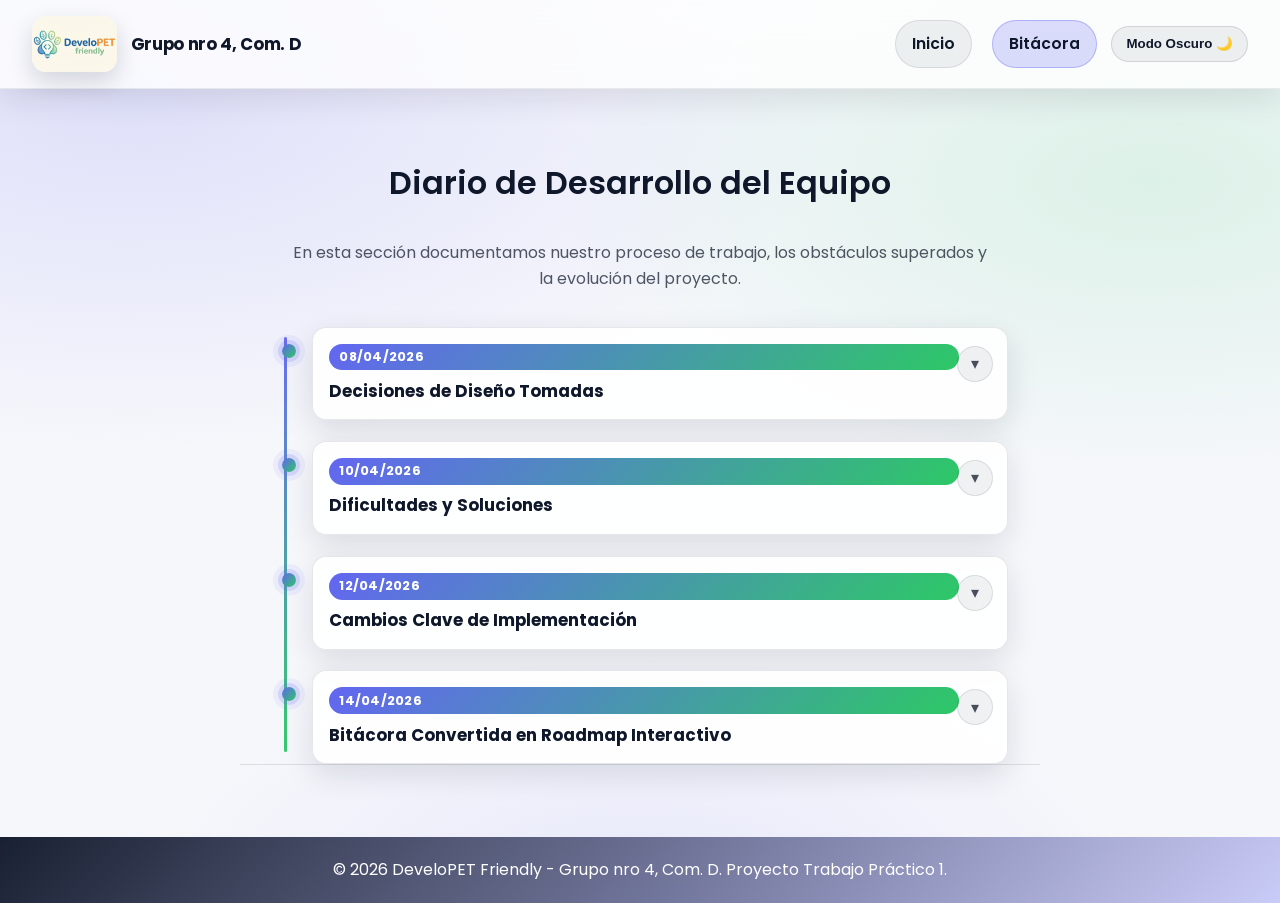
==== commit 705a360c: "merge: actualizar rama con upstream/main" ====
--- a/bitacora.html
+++ b/bitacora.html
@@ -15,7 +15,7 @@
             <a class="brand" href="index.html" aria-label="Ir al inicio">
                 <img src="img/logodev.jpeg" alt="Logo DeveloPET Friendly">
                 <span class="brand-title">Grupo nro 4, Com. D</span>
-            </a>
+           </a>
         </div>
         
         <nav class="site-nav" aria-label="Navegación principal">
@@ -33,29 +33,45 @@
             <p class="lead">En esta sección documentamos nuestro proceso de trabajo, los obstáculos superados y la evolución del proyecto.</p>
 
             <section class="roadmap" aria-label="Roadmap de la bitácora">
-                <article class="roadmap-step" tabindex="0">
-                    <span class="roadmap-date">08/04/2026</span>
-                    <h3 class="roadmap-title">Decisiones de Diseño Tomadas</h3>
-                    <p class="roadmap-tooltip">Unificamos perfiles bajo la temática "DeveloPET Friendly" y elegimos CSS Grid para una portada más ordenada, con mejor control responsive en tarjetas y columnas.</p>
-                </article>
+                <details class="roadmap-step">
+                    <summary class="roadmap-summary">
+                        <span class="roadmap-date">08/04/2026</span>
+                        <span class="roadmap-title">Decisiones de Diseño Tomadas</span>
+                    </summary>
+                    <div class="roadmap-content">
+                        <p>Unificamos perfiles bajo la temática "DeveloPET Friendly" y elegimos CSS Grid para una portada más ordenada, con mejor control responsive en tarjetas y columnas.</p>
+                    </div>
+                </details>
 
-                <article class="roadmap-step" tabindex="0">
-                    <span class="roadmap-date">10/04/2026</span>
-                    <h3 class="roadmap-title">Dificultades y Soluciones</h3>
-                    <p class="roadmap-tooltip">Integramos archivos e imágenes en una estructura única, consolidamos estilos en `styles.css` con variables CSS y definimos un nav global fijo para navegación consistente.</p>
-                </article>
+                <details class="roadmap-step">
+                    <summary class="roadmap-summary">
+                        <span class="roadmap-date">10/04/2026</span>
+                        <span class="roadmap-title">Dificultades y Soluciones</span>
+                    </summary>
+                    <div class="roadmap-content">
+                        <p>Integramos archivos e imágenes en una estructura única, consolidamos estilos en `styles.css` con variables CSS y definimos un nav global fijo para navegación consistente.</p>
+                    </div>
+                </details>
 
-                <article class="roadmap-step" tabindex="0">
-                    <span class="roadmap-date">12/04/2026</span>
-                    <h3 class="roadmap-title">Cambios Clave de Implementación</h3>
-                    <p class="roadmap-tooltip">Migramos los perfiles al repositorio local, reemplazamos enlaces externos por navegación interna y refactorizamos el CSS con apoyo de IA para mejorar limpieza y mantenibilidad.</p>
-                </article>
+                <details class="roadmap-step">
+                    <summary class="roadmap-summary">
+                        <span class="roadmap-date">12/04/2026</span>
+                        <span class="roadmap-title">Cambios Clave de Implementación</span>
+                    </summary>
+                    <div class="roadmap-content">
+                        <p>Migramos los perfiles al repositorio local, reemplazamos enlaces externos por navegación interna y refactorizamos el CSS con apoyo de IA para mejorar limpieza y mantenibilidad.</p>
+                    </div>
+                </details>
 
-                <article class="roadmap-step" tabindex="0">
-                    <span class="roadmap-date">14/04/2026</span>
-                    <h3 class="roadmap-title">Bitácora Convertida en Roadmap Interactivo</h3>
-                    <p class="roadmap-tooltip">Transformamos la bitácora en un roadmap visual con pasos por fecha, tooltips en hover/focus y ajustes responsive para mobile, mejorando la experiencia y la claridad del progreso del proyecto.</p>
-                </article>
+                <details class="roadmap-step">
+                    <summary class="roadmap-summary">
+                        <span class="roadmap-date">14/04/2026</span>
+                        <span class="roadmap-title">Bitácora Convertida en Roadmap Interactivo</span>
+                    </summary>
+                    <div class="roadmap-content">
+                        <p>Transformamos la bitácora en un roadmap visual con pasos por fecha, tooltips en hover/focus y ajustes responsive para mobile, mejorando la experiencia y la claridad del progreso del proyecto.</p>
+                    </div>
+                </details>
             </section>
         </section>
     </main>
--- a/css/styles.css
+++ b/css/styles.css
@@ -16,7 +16,7 @@
     --primary-color: #0f172a;
     --hover-color: #111827;
     --secondary-color: #6366f1;
-    
+
     /* Variables del portafolio individual */
     --accent-color: #22c55e;
     --light-bg: rgba(15, 23, 42, 0.04);
@@ -43,7 +43,8 @@
    2. ESTILOS BASE Y ESTRUCTURA (STICKY FOOTER)
    ========================================= */
 body {
-    font-family: 'Poppins', 'Roboto', sans-serif; /* Poppins principal, Roboto fallback */
+    font-family: 'Poppins', 'Roboto', sans-serif;
+    /* Poppins principal, Roboto fallback */
     background-color: var(--bg-color);
     background-image:
         radial-gradient(1200px 600px at 10% 10%, rgba(99, 102, 241, 0.16), transparent 60%),
@@ -52,15 +53,16 @@
     color: var(--text-color);
     line-height: 1.6;
     transition: background-color 0.3s ease, color 0.3s ease;
-    
+
     /* Sticky Footer: Empuja el footer siempre abajo */
-    min-height: 100vh; 
+    min-height: 100vh;
     display: flex;
-    flex-direction: column; 
+    flex-direction: column;
 }
 
 main {
-    flex: 1; /* Ocupa el espacio restante */
+    flex: 1;
+    /* Ocupa el espacio restante */
     padding: 1.5rem 0 2.5rem;
 }
 
@@ -87,7 +89,7 @@
     --accent-2: #7a29ff;
     --text: #e6f1ff;
     background: radial-gradient(1200px 600px at 20% 0%, #0f1730 0%, var(--bg) 60%) fixed,
-                linear-gradient(160deg, var(--bg-2), var(--bg));
+        linear-gradient(160deg, var(--bg-2), var(--bg));
     color: var(--text);
     font-family: "Ubuntu", system-ui, -apple-system, "Segoe UI", Roboto, "Helvetica Neue", Arial, "Noto Sans", "Apple Color Emoji", "Segoe UI Emoji";
     overflow-x: hidden;
@@ -221,6 +223,7 @@
     transform: rotate(360deg);
 }
 
+
 body.page-veronica .sobre-mi-contenido p {
     margin: 0;
     font-size: 1.5rem;
@@ -246,7 +249,7 @@
 
 body.page-veronica .tarjeta,
 body.page-veronica .pelicula {
-    background-color: #add6cf;
+    background-color: #bfd6d3;
     padding: 2rem;
     border-radius: 8px;
     margin-bottom: 20px;
@@ -292,11 +295,79 @@
     max-width: 40%;
 }
 
+body.page-veronica #mi-manada .manada-contenedor {
+    display: flex;
+    justify-content: space-around;
+    gap: 1.875rem;
+    flex-wrap: wrap;
+}
+
+body.page-veronica #mi-manada .mascota {
+    text-align: center;
+    position: relative;
+}
+
+body.page-veronica #mi-manada .mascota img {
+    width: 11rem;
+    height: 14rem;
+    border-radius: 1rem;
+    /* esquinas suaves */
+}
+
+body.page-veronica #mi-manada .mascota p {
+    margin-top: 0.5rem;
+}
+
+body.page-veronica #mi-manada .mascota img.latido {
+    animation: latido 1s ease;
+    box-shadow: 0 0 20px rgba(13, 212, 73, 0.6);
+}
+
+@keyframes latido {
+    0% {
+        transform: scale(1);
+    }
+
+    50% {
+        transform: scale(1.2);
+    }
+
+    100% {
+        transform: scale(1);
+    }
+}
+
+.patita {
+    position: absolute;
+    font-size: 2.5rem;
+    pointer-events: none;
+    animation: flotar 1s ease forwards;
+    text-shadow: 0 0 8px black;
+    opacity: 1;
+}
+
+@keyframes flotar {
+    0% {
+        opacity: 1;
+        transform: translateY(0) scale(1.2);
+        /* 👈 arranca más visible */
+    }
+
+    20% {
+        opacity: 1;
+    }
+
+    100% {
+        opacity: 0;
+        transform: translateY(-50px) scale(1.5);
+    }
+}
+
 body.page-veronica form {
     display: flex;
     flex-direction: column;
     max-width: 300px;
-    margin-left: 0;
+    margin: 0 auto;
 }
 
 body.page-veronica form input,
@@ -342,6 +413,13 @@
 }
 
 @media (max-width: 768px) {
+    body.page-veronica nav ul {
+        flex-direction: row;
+        flex-wrap: wrap;
+        gap: 10px;
+        padding: 10px;
+    }
+
     body.page-veronica {
         padding: 10px;
     }
@@ -631,6 +709,35 @@
     margin-top: 0;
 }
 
+/* Validación del formulario */
+body.page-mailen .input-error {
+    border: 2px solid #e74c3c;
+    background-color: rgba(231, 76, 60, 0.08);
+}
+
+body.page-mailen .input-ok {
+    border: 2px solid #27ae60;
+    background-color: rgba(39, 174, 96, 0.08);
+}
+
+body.page-mailen .msg-error {
+    color: #e74c3c;
+    font-size: 0.85rem;
+    margin-bottom: 0.5rem;
+    display: block;
+}
+
+body.page-mailen .form-exito {
+    color: #27ae60;
+    font-weight: bold;
+    margin-top: 1rem;
+    font-size: 1rem;
+}
+
+body.page-mailen section {
+    scroll-margin-top: 60px;
+}
+
 @media (max-width: 600px) {
     body.page-mailen nav ul {
         flex-direction: row;
@@ -656,6 +763,7 @@
     body.page-mailen #contacto h2 {
         margin-left: 0;
     }
+
 }
 
 body.page-braian a {
@@ -680,7 +788,7 @@
 body.page-braian .navbar {
     backdrop-filter: saturate(140%) blur(6px);
     border-bottom: 1px solid rgba(122, 41, 255, 0.25);
-    box-shadow: 0 0 0 1px rgba(0, 229, 255, 0.06) inset, 0 6px 30px rgba(0,0,0,0.35);
+    box-shadow: 0 0 0 1px rgba(0, 229, 255, 0.06) inset, 0 6px 30px rgba(0, 0, 0, 0.35);
 }
 
 body.page-braian .navbar .nav-link {
@@ -708,7 +816,7 @@
 body.page-braian .card.bg-dark {
     background-color: #0f1a2b !important;
     border: 1px solid rgba(0, 229, 255, 0.12);
-    box-shadow: 0 10px 24px rgba(0,0,0,0.35);
+    box-shadow: 0 10px 24px rgba(0, 0, 0, 0.35);
 }
 
 body.page-braian .card.bg-dark .card-title {
@@ -754,20 +862,25 @@
         height: auto !important;
         width: auto;
     }
+
     body.page-braian header .brand-title {
         font-size: 1rem;
     }
+
     body.page-braian .navbar .navbar-brand span {
         font-size: 1rem;
     }
+
     body.page-braian section {
         padding-top: 2rem;
         padding-bottom: 2rem;
         scroll-margin-top: 72px;
     }
+
     body.page-braian #habilidades .table {
         font-size: 0.9rem;
     }
+
     body.page-braian #contacto .btn {
         width: 100%;
     }
@@ -777,6 +890,7 @@
     body.page-braian header img {
         max-height: 72px;
     }
+
     body.page-braian section {
         padding-top: 3rem;
         padding-bottom: 3rem;
@@ -803,7 +917,7 @@
 
 .section {
     padding: 4rem 0;
-    border-bottom: 1px solid rgba(0,0,0,0.1);
+    border-bottom: 1px solid rgba(0, 0, 0, 0.1);
 }
 
 .section h2 {
@@ -834,7 +948,8 @@
 /* Variante Header Portafolio (Clase .header) */
 .header {
     display: flex;
-    justify-content: center; /* Centra el logo en el portafolio */
+    justify-content: center;
+    /* Centra el logo en el portafolio */
     align-items: center;
     background-color: var(--primary-color);
     color: #ffffff;
@@ -871,6 +986,70 @@
 
 .brand-title {
     font-size: 1.05rem;
+}
+
+.back-home {
+    position: fixed;
+    top: calc(14px + env(safe-area-inset-top));
+    left: calc(14px + env(safe-area-inset-left));
+    z-index: 10050;
+    display: inline-flex;
+    align-items: center;
+    gap: 10px;
+    padding: 10px 12px;
+    border-radius: 999px;
+    text-decoration: none;
+    color: var(--text-color);
+    background: rgba(255, 255, 255, 0.78);
+    border: 1px solid rgba(15, 23, 42, 0.12);
+    box-shadow: 0 10px 26px rgba(15, 23, 42, 0.12);
+    backdrop-filter: blur(12px);
+    transition: transform 0.2s ease, background-color 0.2s ease, border-color 0.2s ease;
+}
+
+.back-home__icon {
+    width: 34px;
+    height: 34px;
+    display: grid;
+    place-items: center;
+    border-radius: 999px;
+    background: rgba(99, 102, 241, 0.18);
+    border: 1px solid rgba(99, 102, 241, 0.22);
+    font-weight: 800;
+    line-height: 1;
+}
+
+.back-home__text {
+    font-weight: 700;
+    font-size: 0.92rem;
+}
+
+.back-home:hover {
+    transform: translateY(-1px);
+    background-color: rgba(99, 102, 241, 0.14);
+    border-color: rgba(99, 102, 241, 0.22);
+}
+
+body.dark-mode .back-home {
+    background: rgba(17, 24, 39, 0.78);
+    border-color: rgba(231, 234, 243, 0.12);
+}
+
+body.dark-mode .back-home__icon {
+    background: rgba(99, 102, 241, 0.22);
+    border-color: rgba(99, 102, 241, 0.28);
+}
+
+body.page-braian .back-home {
+    background: rgba(11, 15, 26, 0.72);
+    border-color: rgba(0, 229, 255, 0.18);
+    color: var(--text);
+}
+
+body.page-mailen .back-home {
+    background: rgba(25, 5, 52, 0.72);
+    border-color: rgba(144, 87, 185, 0.25);
+    color: #e0e0e0;
 }
 
 #paw-rain {
@@ -902,9 +1081,11 @@
         transform: translate3d(0, -40px, 0) rotate(var(--paw-rot, 0deg));
         opacity: 0;
     }
+
     12% {
         opacity: var(--paw-opacity, 0.8);
     }
+
     100% {
         transform: translate3d(var(--paw-drift, 0px), calc(100vh + 120px), 0) rotate(calc(var(--paw-rot, 0deg) + 80deg));
         opacity: 0;
@@ -993,9 +1174,17 @@
     background: rgba(231, 234, 243, 0.16);
 }
 
-.loader-dot.is-red { background: rgba(239, 68, 68, 0.75); }
-.loader-dot.is-yellow { background: rgba(245, 158, 11, 0.75); }
-.loader-dot.is-green { background: rgba(34, 197, 94, 0.75); }
+.loader-dot.is-red {
+    background: rgba(239, 68, 68, 0.75);
+}
+
+.loader-dot.is-yellow {
+    background: rgba(245, 158, 11, 0.75);
+}
+
+.loader-dot.is-green {
+    background: rgba(34, 197, 94, 0.75);
+}
 
 .loader-title {
     font-weight: 700;
@@ -1048,21 +1237,40 @@
 }
 
 @keyframes loader-bar {
-    0% { transform: translateX(-120%); }
-    100% { transform: translateX(260%); }
+    0% {
+        transform: translateX(-120%);
+    }
+
+    100% {
+        transform: translateX(260%);
+    }
 }
 
 @keyframes loader-scan {
-    0% { transform: translate3d(-18%, -18%, 0) rotate(0.0001deg); }
-    100% { transform: translate3d(18%, 18%, 0) rotate(0.0001deg); }
+    0% {
+        transform: translate3d(-18%, -18%, 0) rotate(0.0001deg);
+    }
+
+    100% {
+        transform: translate3d(18%, 18%, 0) rotate(0.0001deg);
+    }
 }
 
 @keyframes loader-blink {
-    0%, 49% { opacity: 1; }
-    50%, 100% { opacity: 0; }
+
+    0%,
+    49% {
+        opacity: 1;
+    }
+
+    50%,
+    100% {
+        opacity: 0;
+    }
 }
 
 @media (prefers-reduced-motion: reduce) {
+
     .loader-scan,
     .loader-bar::before,
     .loader-cursor {
@@ -1211,7 +1419,7 @@
 /* Grilla adaptable requerida por el TP */
 .team-cards {
     display: grid;
-    grid-template-columns: 1fr; 
+    grid-template-columns: 1fr;
     gap: 30px;
     padding: 20px;
     max-width: 1200px;
@@ -1342,6 +1550,7 @@
             0 0,
             0 0;
     }
+
     100% {
         background-position:
             120px 260px,
@@ -1356,6 +1565,7 @@
 }
 
 @media (prefers-reduced-motion: reduce) {
+
     .card--vero:hover::after,
     .card--vero:focus-within::after {
         animation: none;
@@ -1459,6 +1669,7 @@
             0 0,
             0 0;
     }
+
     100% {
         background-position:
             0 0,
@@ -1471,6 +1682,7 @@
 }
 
 @media (prefers-reduced-motion: reduce) {
+
     .card--braian:hover::after,
     .card--braian:focus-within::after {
         animation: none;
@@ -1591,6 +1803,7 @@
             0 0,
             0 0;
     }
+
     100% {
         background-position:
             120px -260px,
@@ -1609,6 +1822,7 @@
 }
 
 @media (prefers-reduced-motion: reduce) {
+
     .card--guillermo:hover::after,
     .card--guillermo:focus-within::after {
         animation: none;
@@ -1690,7 +1904,7 @@
 
 .card--mailen:hover h3::after,
 .card--mailen:focus-within h3::after {
-    content: "🐶 + Angular + salud → orden";
+    content: "🐶 + Tecnología + salud → orden";
     display: block;
     margin-top: 0.25rem;
     font-size: 0.78rem;
@@ -1716,6 +1930,7 @@
             0 0,
             0 0;
     }
+
     100% {
         background-position:
             120px 260px,
@@ -1729,6 +1944,7 @@
 }
 
 @media (prefers-reduced-motion: reduce) {
+
     .card--mailen:hover::after,
     .card--mailen:focus-within::after {
         animation: none;
@@ -1807,10 +2023,7 @@
     border: 1px solid rgba(15, 23, 42, 0.10);
     border-radius: 14px;
     box-shadow: var(--shadow);
-    padding: 1rem 1rem 1.1rem;
-    cursor: default;
     transition: transform 0.25s ease, box-shadow 0.25s ease, border-color 0.25s ease;
-    outline: none;
 }
 
 .roadmap-step::before {
@@ -1825,11 +2038,60 @@
     box-shadow: 0 0 0 4px rgba(99, 102, 241, 0.18), 0 0 0 9px rgba(99, 102, 241, 0.08);
 }
 
-.roadmap-step:hover,
-.roadmap-step:focus-visible {
+.roadmap-step:hover {
     transform: translateY(-2px);
     border-color: rgba(99, 102, 241, 0.35);
     box-shadow: 0 16px 35px rgba(15, 23, 42, 0.14);
+}
+
+.roadmap-step[open] {
+    border-color: rgba(99, 102, 241, 0.35);
+    box-shadow: 0 16px 35px rgba(15, 23, 42, 0.14);
+}
+
+.roadmap-summary {
+    list-style: none;
+    cursor: pointer;
+    padding: 1rem 3rem 1.1rem 1rem;
+    position: relative;
+    display: flex;
+    flex-direction: column;
+    gap: 0.65rem;
+}
+
+.roadmap-summary::-webkit-details-marker {
+    display: none;
+}
+
+.roadmap-summary::after {
+    content: "▾";
+    position: absolute;
+    right: 14px;
+    top: 18px;
+    width: 34px;
+    height: 34px;
+    display: grid;
+    place-items: center;
+    border-radius: 999px;
+    background: rgba(15, 23, 42, 0.06);
+    border: 1px solid rgba(15, 23, 42, 0.10);
+    color: rgba(15, 23, 42, 0.75);
+    transition: transform 0.2s ease, background-color 0.2s ease, border-color 0.2s ease;
+}
+
+.roadmap-step[open] > .roadmap-summary::after {
+    transform: rotate(180deg);
+}
+
+.roadmap-summary:hover::after {
+    background: rgba(99, 102, 241, 0.14);
+    border-color: rgba(99, 102, 241, 0.22);
+}
+
+.roadmap-summary:focus-visible {
+    outline: 3px solid rgba(99, 102, 241, 0.55);
+    outline-offset: 4px;
+    border-radius: 14px;
 }
 
 .roadmap-date {
@@ -1844,64 +2106,36 @@
 }
 
 .roadmap-title {
-    margin: 0.65rem 0 0;
     font-size: 1.05rem;
     color: var(--primary-color);
-}
-
-.roadmap-tooltip {
-    position: absolute;
-    left: calc(100% + 14px);
-    top: 50%;
-    transform: translateY(-50%) translateX(-8px);
-    width: min(360px, 56vw);
-    padding: 0.8rem 0.9rem;
-    border-radius: 12px;
-    border: 1px solid rgba(15, 23, 42, 0.10);
-    background: rgba(255, 255, 255, 0.96);
-    color: #1f2937;
-    font-size: 0.93rem;
-    line-height: 1.4;
-    box-shadow: 0 14px 30px rgba(15, 23, 42, 0.18);
-    opacity: 0;
-    pointer-events: none;
-    transition: opacity 0.2s ease, transform 0.2s ease;
-    z-index: 5;
-}
-
-.roadmap-tooltip::before {
-    content: "";
-    position: absolute;
-    left: -7px;
-    top: 50%;
-    width: 12px;
-    height: 12px;
-    transform: translateY(-50%) rotate(45deg);
-    background: rgba(255, 255, 255, 0.96);
-    border-left: 1px solid rgba(15, 23, 42, 0.10);
-    border-bottom: 1px solid rgba(15, 23, 42, 0.10);
-}
-
-.roadmap-step:hover .roadmap-tooltip,
-.roadmap-step:focus-visible .roadmap-tooltip {
-    opacity: 1;
-    transform: translateY(-50%) translateX(0);
+    font-weight: 700;
+    line-height: 1.25;
+    display: block;
+}
+
+.roadmap-content {
+    padding: 0 1rem 1rem;
+    border-top: 1px solid rgba(15, 23, 42, 0.08);
+    color: rgba(15, 23, 42, 0.78);
+}
+
+.roadmap-content p {
+    margin-top: 0.85rem;
 }
 
 body.dark-mode .roadmap-step {
     border-color: rgba(231, 234, 243, 0.12);
 }
 
-body.dark-mode .roadmap-tooltip {
-    background: rgba(17, 24, 39, 0.96);
-    color: rgba(231, 234, 243, 0.93);
-    border-color: rgba(231, 234, 243, 0.14);
-}
-
-body.dark-mode .roadmap-tooltip::before {
-    background: rgba(17, 24, 39, 0.96);
-    border-left-color: rgba(231, 234, 243, 0.14);
-    border-bottom-color: rgba(231, 234, 243, 0.14);
+body.dark-mode .roadmap-summary::after {
+    background: rgba(231, 234, 243, 0.08);
+    border-color: rgba(231, 234, 243, 0.12);
+    color: rgba(231, 234, 243, 0.86);
+}
+
+body.dark-mode .roadmap-content {
+    border-top-color: rgba(231, 234, 243, 0.10);
+    color: rgba(231, 234, 243, 0.78);
 }
 
 /* =========================================
@@ -1932,14 +2166,16 @@
 }
 
 /* Tarjetas Proyectos y Películas/Discos */
-.tarjetas-grid, .peliculas-grid {
+.tarjetas-grid,
+.peliculas-grid {
     display: grid;
     grid-template-columns: repeat(auto-fit, minmax(280px, 1fr));
     gap: 2rem;
     margin-top: 2rem;
 }
 
-.tarjeta, .pelicula-card {
+.tarjeta,
+.pelicula-card {
     background: var(--card-bg);
     border-radius: 8px;
     overflow: hidden;
@@ -1947,31 +2183,37 @@
     transition: var(--transition);
 }
 
-.tarjeta:hover, .pelicula-card:hover {
+.tarjeta:hover,
+.pelicula-card:hover {
     transform: translateY(-10px);
-    box-shadow: 0 5px 20px rgba(0,0,0,0.2);
-}
-
-.tarjeta img, .pelicula-card img {
+    box-shadow: 0 5px 20px rgba(0, 0, 0, 0.2);
+}
+
+.tarjeta img,
+.pelicula-card img {
     width: 100%;
     height: 200px;
     object-fit: cover;
     transition: var(--transition);
-    cursor: pointer; /* Lightbox */
-}
-
-.tarjeta:hover img, .pelicula-card:hover img {
+    cursor: pointer;
+    /* Lightbox */
+}
+
+.tarjeta:hover img,
+.pelicula-card:hover img {
     transform: scale(1.05);
     opacity: 0.8;
 }
 
-.tarjeta h3, .pelicula-card h3 {
+.tarjeta h3,
+.pelicula-card h3 {
     padding: 1rem 1rem 0.5rem;
     color: var(--primary-color);
     font-size: 1.2rem;
 }
 
-.tarjeta p, .pelicula-card p {
+.tarjeta p,
+.pelicula-card p {
     padding: 0 1rem 1rem;
     font-size: 0.95rem;
 }
@@ -1991,14 +2233,15 @@
     color: #ffffff;
 }
 
-.habilidades-tabla th, .habilidades-tabla td {
+.habilidades-tabla th,
+.habilidades-tabla td {
     padding: 1rem;
     text-align: left;
     border: 1px solid #ddd;
 }
 
 .habilidades-tabla tbody tr:hover {
-    background-color: rgba(0,0,0,0.02);
+    background-color: rgba(0, 0, 0, 0.02);
 }
 
 /* Formulario */
@@ -2058,7 +2301,7 @@
     padding: 20px 0;
     background: linear-gradient(135deg, rgba(15, 23, 42, 0.96), rgba(99, 102, 241, 0.30));
     color: #ffffff;
-    margin-top: auto; 
+    margin-top: auto;
 }
 
 .footer-content {
@@ -2098,7 +2341,7 @@
     max-width: 90%;
     max-height: 85vh;
     border-radius: 8px;
-    box-shadow: 0 4px 15px rgba(0,0,0,0.5);
+    box-shadow: 0 4px 15px rgba(0, 0, 0, 0.5);
     animation: zoomIn 0.3s ease;
 }
 
@@ -2113,8 +2356,13 @@
 }
 
 @keyframes zoomIn {
-    from {transform: scale(0.8)} 
-    to {transform: scale(1)}
+    from {
+        transform: scale(0.8)
+    }
+
+    to {
+        transform: scale(1)
+    }
 }
 
 /* =========================================
@@ -2138,11 +2386,15 @@
    ========================================= */
 /* Breakpoints exigidos por el TP para la portada */
 @media (min-width: 900px) {
-    .team-cards { grid-template-columns: repeat(2, 1fr); }
+    .team-cards {
+        grid-template-columns: repeat(2, 1fr);
+    }
 }
 
 @media (min-width: 1200px) {
-    .team-cards { grid-template-columns: repeat(4, 1fr); }
+    .team-cards {
+        grid-template-columns: repeat(4, 1fr);
+    }
 }
 
 /* Ajustes para móviles generales */
@@ -2159,32 +2411,37 @@
         padding: 0.75rem 0 0;
     }
 
-    body.page-bitacora footer {
-        margin-top: 0;
-        padding-bottom: calc(20px + env(safe-area-inset-bottom));
-    }
-
     body.page-bitacora .section.bitacora-container {
         margin: 0 auto;
         padding: 1.25rem 0 0.75rem;
         border-bottom: 0;
     }
 
+    body.page-bitacora footer {
+        margin-top: 0;
+        padding-bottom: calc(20px + env(safe-area-inset-bottom));
+    }
+
     .site-header {
         flex-direction: column;
         gap: 15px;
     }
+
     .site-nav {
         justify-content: center;
     }
+
     .sobre-mi-content {
         flex-direction: column;
         text-align: center;
     }
-    .habilidades-tabla th, .habilidades-tabla td {
+
+    .habilidades-tabla th,
+    .habilidades-tabla td {
         padding: 0.5rem;
         font-size: 0.9rem;
     }
+
     .footer-content {
         flex-direction: column;
         justify-content: center;
@@ -2201,17 +2458,4 @@
     .roadmap-step::before {
         left: -25px;
     }
-
-    .roadmap-tooltip {
-        position: static;
-        margin-top: 0.75rem;
-        width: 100%;
-        transform: none;
-        opacity: 1;
-        pointer-events: auto;
-    }
-
-    .roadmap-tooltip::before {
-        display: none;
-    }
-}
+}
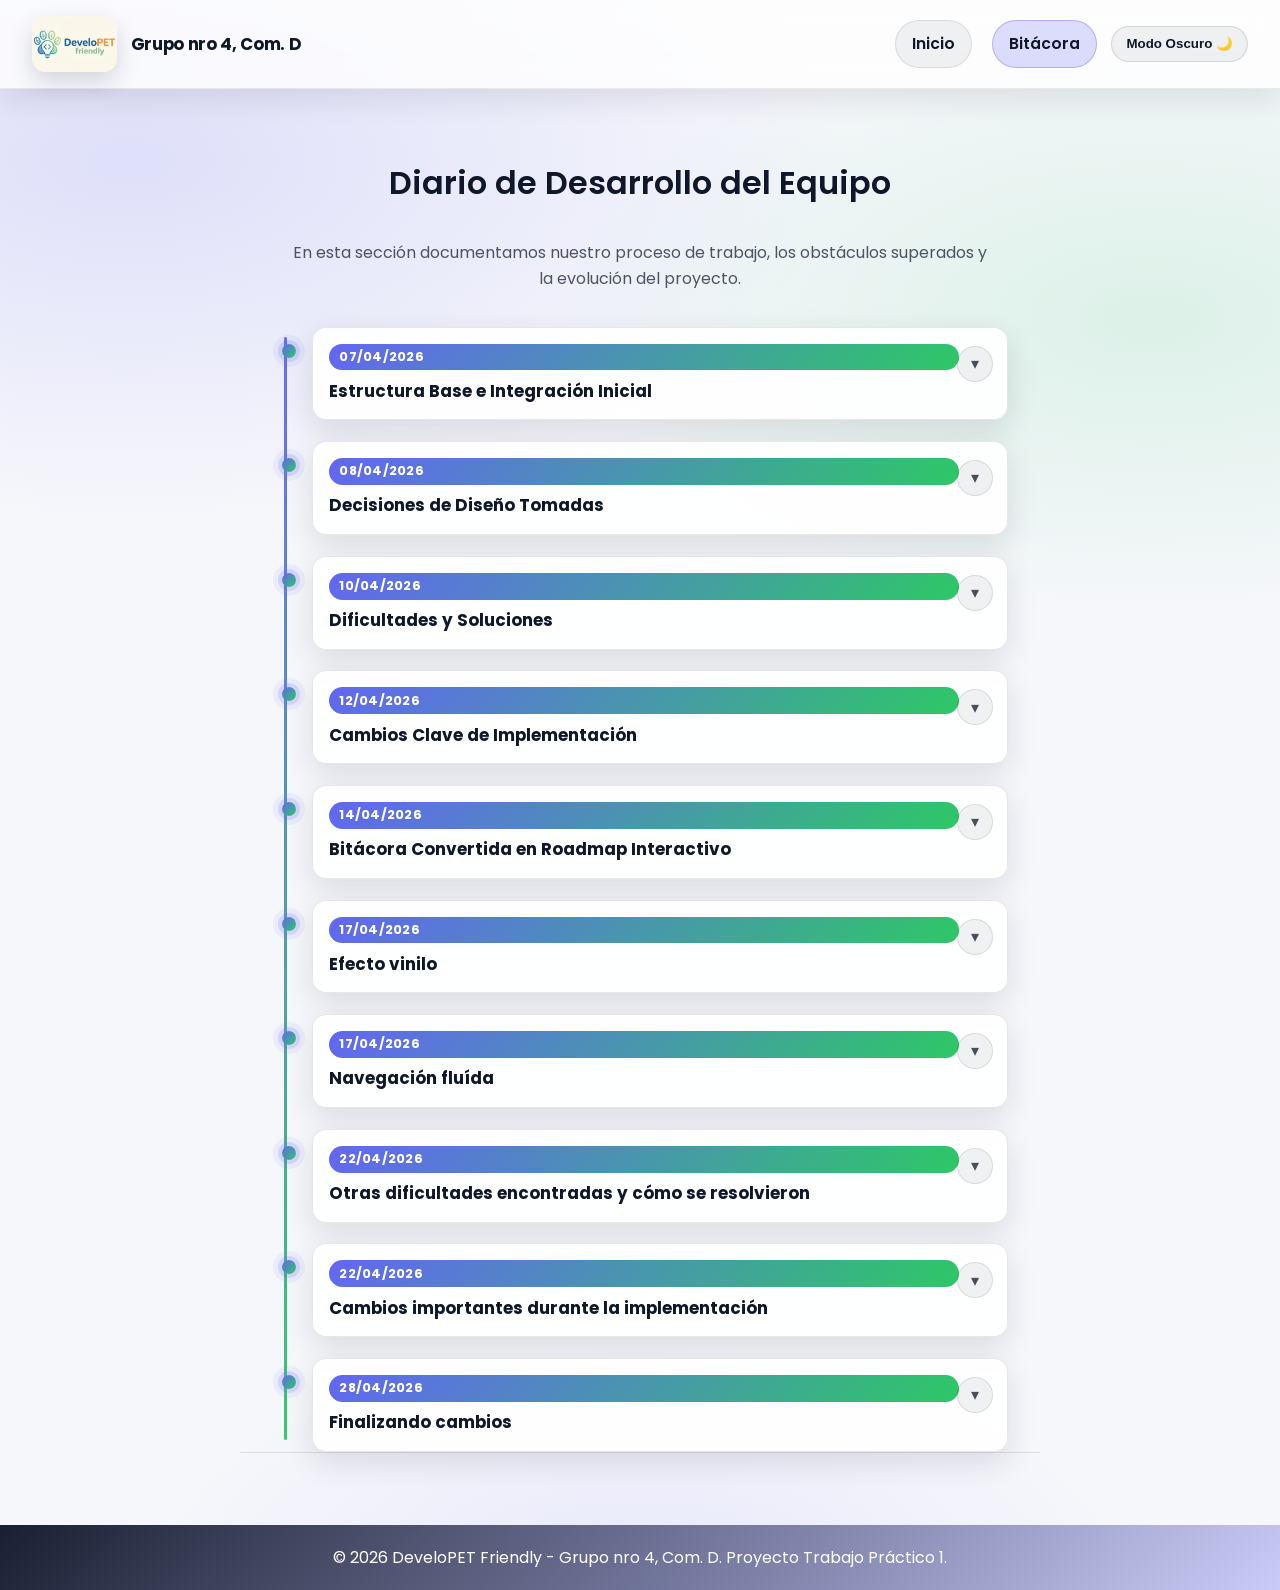
==== commit a592f8d4: "Updates" ====
--- a/bitacora.html
+++ b/bitacora.html
@@ -33,15 +33,30 @@
             <p class="lead">En esta sección documentamos nuestro proceso de trabajo, los obstáculos superados y la evolución del proyecto.</p>
 
             <section class="roadmap" aria-label="Roadmap de la bitácora">
+
+
+
+
                 <details class="roadmap-step">
                     <summary class="roadmap-summary">
+                        <span class="roadmap-date">07/04/2026</span>
+                        <span class="roadmap-title"> Estructura Base e Integración Inicial</span>
+                    </summary>
+                    <div class="roadmap-content">
+                        <p>Creación del repositorio inicial y estructuración de los directorios (css, img, js). Inicio del archivo README. </p>
+                    </div>
+                </details>
+
+               <details class="roadmap-step">
+                    <summary class="roadmap-summary">
                         <span class="roadmap-date">08/04/2026</span>
-                        <span class="roadmap-title">Decisiones de Diseño Tomadas</span>
+                        <span class="roadmap-title">Decisiones de Diseño Tomadas </span>
                     </summary>
                     <div class="roadmap-content">
                         <p>Unificamos perfiles bajo la temática "DeveloPET Friendly" y elegimos CSS Grid para una portada más ordenada, con mejor control responsive en tarjetas y columnas.</p>
                     </div>
                 </details>
+
 
                 <details class="roadmap-step">
                     <summary class="roadmap-summary">
@@ -72,7 +87,64 @@
                         <p>Transformamos la bitácora en un roadmap visual con pasos por fecha, tooltips en hover/focus y ajustes responsive para mobile, mejorando la experiencia y la claridad del progreso del proyecto.</p>
                     </div>
                 </details>
-            </section>
+
+
+
+
+          <details class="roadmap-step">
+                    <summary class="roadmap-summary">
+                        <span class="roadmap-date">17/04/2026</span>
+                        <span class="roadmap-title">Efecto vinilo</span>
+                    </summary>
+                    <div class="roadmap-content">
+                        <p>En portafolio de Barian se agregaron detalles inmersivos como el efecto "vinilo" en las secciones de discos musicales, carruseles interactivos y un roadmap temporal..</p>
+                    </div>
+                </details>
+
+
+          <details class="roadmap-step">
+                    <summary class="roadmap-summary">
+                        <span class="roadmap-date">17/04/2026</span>
+                        <span class="roadmap-title">Navegación fluída</span>
+                    </summary>
+                    <div class="roadmap-content">
+                        <p>Para cumplir con el requerimiento de no obligar al usuario a usar el botón "Atrás", implementamos un menú hamburguesa desplegable nativo (Vanilla JS) y botones flotantes de "Volver al Inicio".</p>
+                    </div>
+                </details>
+
+
+          <details class="roadmap-step">
+                    <summary class="roadmap-summary">
+                        <span class="roadmap-date">22/04/2026</span>
+                        <span class="roadmap-title">Otras dificultades encontradas y cómo se resolvieron</span>
+                    </summary>
+                    <div class="roadmap-content">
+                        <p>Durante la integración de los menús hamburguesa y los carruseles, enfrentamos problemas de desbordamiento. Se resolvió reajustando los breakpoints globales a 400px, 768px y 1200px para garantizar la visualización en móviles y tablets.</p>
+                    </div>
+                </details>
+
+         <details class="roadmap-step">
+                    <summary class="roadmap-summary">
+                        <span class="roadmap-date">22/04/2026</span>
+                        <span class="roadmap-title">Cambios importantes durante la implementación</span>
+                    </summary>
+                    <div class="roadmap-content">
+                        <p>Se refactorizó el código de las cabeceras en los distintos HTML, asegurando que todos los perfiles tuvieran el menú colapsable funcional (dropdown). Se ajustó la lógica en JavaScript con EventListeners para que los menús móviles se cierren automáticamente al tocar enlaces ancla internos, mejorando la UX.</p>
+                    </div>
+                </details>
+
+           <details class="roadmap-step">
+                    <summary class="roadmap-summary">
+                        <span class="roadmap-date">28/04/2026</span>
+                        <span class="roadmap-title">Finalizando cambios</span>
+                    </summary>
+                    <div class="roadmap-content">
+                        <p>Actualización del archivo README con los últimos cambios, agragando capturas de pantalla.</p>
+                    </div>
+                </details>
+      
+
+    </section>
         </section>
     </main>
 
--- a/css/styles.css
+++ b/css/styles.css
@@ -99,6 +99,154 @@
     padding: 0;
 }
 
+body.page-braian .album-carousel {
+    width: min(560px, 100%);
+    margin: 0 auto;
+    border-radius: 18px;
+    overflow: hidden;
+    border: 1px solid rgba(0, 229, 255, 0.12);
+    box-shadow: 0 12px 30px rgba(0, 0, 0, 0.35);
+    background: rgba(11, 15, 26, 0.55);
+}
+
+body.page-braian .album-carousel .carousel-item {
+    min-height: clamp(260px, 62vw, 420px);
+}
+
+body.page-braian .album-carousel .album-slide {
+    min-height: clamp(260px, 62vw, 420px);
+    display: flex;
+    align-items: center;
+    justify-content: center;
+    padding: 18px 0 78px;
+}
+
+body.page-braian .album-carousel .album-cover {
+    width: auto;
+    height: auto;
+    max-width: 82%;
+    max-height: clamp(240px, 58vw, 380px);
+    border-radius: 16px;
+    object-fit: contain;
+    box-shadow: 0 18px 45px rgba(0, 0, 0, 0.35);
+}
+
+body.page-braian .album-carousel .vinyl-card {
+    --vinyl-size: clamp(240px, 68vw, 380px);
+    width: var(--vinyl-size);
+    height: var(--vinyl-size);
+    position: relative;
+    display: grid;
+    place-items: center;
+    cursor: pointer;
+    user-select: none;
+    border-radius: 18px;
+    outline: none;
+}
+
+body.page-braian .album-carousel .vinyl-card:focus-visible {
+    outline: 3px solid rgba(0, 229, 255, 0.35);
+    outline-offset: 6px;
+}
+
+body.page-braian .album-carousel .vinyl-disc {
+    position: absolute;
+    inset: 0;
+    display: grid;
+    place-items: center;
+    z-index: 1;
+    transform: translateX(-18%);
+    transition: transform 0.35s ease;
+}
+
+body.page-braian .album-carousel .vinyl-disc__surface {
+    width: 88%;
+    height: 88%;
+    border-radius: 999px;
+    background:
+        radial-gradient(circle at 40% 35%, rgba(255, 255, 255, 0.20), rgba(0, 0, 0, 0) 42%),
+        repeating-radial-gradient(circle, rgba(255, 255, 255, 0.06) 0 2px, rgba(0, 0, 0, 0.92) 2px 6px),
+        radial-gradient(circle, rgba(0, 0, 0, 0.96) 0 58%, rgba(10, 12, 18, 1) 72%, rgba(0, 0, 0, 1) 100%);
+    box-shadow: 0 18px 50px rgba(0, 0, 0, 0.45);
+    position: relative;
+    transform-origin: center;
+}
+
+body.page-braian .album-carousel .vinyl-disc__surface::before {
+    content: "";
+    position: absolute;
+    inset: 38%;
+    border-radius: 999px;
+    background: radial-gradient(circle at 35% 35%, rgba(0, 229, 255, 0.35), rgba(122, 41, 255, 0.22));
+    border: 1px solid rgba(231, 234, 243, 0.18);
+    box-shadow: 0 0 0 6px rgba(0, 0, 0, 0.35);
+}
+
+body.page-braian .album-carousel .vinyl-disc__surface::after {
+    content: "";
+    position: absolute;
+    inset: 49.5%;
+    border-radius: 999px;
+    background: rgba(231, 234, 243, 0.85);
+    box-shadow: 0 0 0 10px rgba(0, 0, 0, 0.22);
+}
+
+body.page-braian .album-carousel .vinyl-cover {
+    position: relative;
+    z-index: 2;
+    width: 84%;
+    max-width: none;
+    max-height: 90%;
+    transition: transform 0.35s ease, box-shadow 0.35s ease;
+    will-change: transform;
+}
+
+body.page-braian .album-carousel .vinyl-card.is-active .vinyl-cover,
+body.page-braian .album-carousel .vinyl-card:hover .vinyl-cover,
+body.page-braian .album-carousel .vinyl-card:focus-visible .vinyl-cover {
+    transform: translateX(16%);
+    box-shadow: 0 22px 60px rgba(0, 0, 0, 0.45);
+}
+
+body.page-braian .album-carousel .vinyl-card.is-active .vinyl-disc,
+body.page-braian .album-carousel .vinyl-card:hover .vinyl-disc,
+body.page-braian .album-carousel .vinyl-card:focus-visible .vinyl-disc {
+    transform: translateX(-34%);
+}
+
+body.page-braian .album-carousel .vinyl-card.is-active .vinyl-disc__surface,
+body.page-braian .album-carousel .vinyl-card:hover .vinyl-disc__surface,
+body.page-braian .album-carousel .vinyl-card:focus-visible .vinyl-disc__surface {
+    animation: vinyl-spin 1.55s linear infinite;
+}
+
+@keyframes vinyl-spin {
+    to {
+        transform: rotate(360deg);
+    }
+}
+
+@media (prefers-reduced-motion: reduce) {
+    body.page-braian .album-carousel .vinyl-card.is-active .vinyl-disc__surface,
+    body.page-braian .album-carousel .vinyl-card:hover .vinyl-disc__surface,
+    body.page-braian .album-carousel .vinyl-card:focus-visible .vinyl-disc__surface {
+        animation: none;
+    }
+}
+
+body.page-braian .album-carousel .carousel-caption {
+    left: 0;
+    right: 0;
+    bottom: 0;
+    padding: 18px 20px;
+    text-align: left;
+    background: linear-gradient(180deg, rgba(11, 15, 26, 0) 0%, rgba(11, 15, 26, 0.82) 72%, rgba(11, 15, 26, 0.92) 100%);
+}
+
+/*==================================
+   PORTAFOLIOS INDIVIDUAL (VERÓNICA)
+  ==================================*/
+
 body.page-veronica {
     font-family: "EB Garamond", serif;
     font-size: 1.2rem;
@@ -172,6 +320,16 @@
     color: #d9d9d9;
 }
 
+body.page-veronica .menu-toggle {
+    display: none;
+    background: none;
+    border: none;
+    color: white;
+    font-size: 2rem;
+    cursor: pointer;
+    padding: 10px 15px;
+}
+
 body.page-veronica section {
     margin-bottom: 2rem;
     scroll-margin-top: 50px;
@@ -249,7 +407,7 @@
 
 body.page-veronica .tarjeta,
 body.page-veronica .pelicula {
-    background-color: #bfd6d3;
+    background-color: rgba(191, 214, 211, 0.3);
     padding: 2rem;
     border-radius: 8px;
     margin-bottom: 20px;
@@ -412,12 +570,32 @@
     filter: brightness(1.2);
 }
 
-@media (max-width: 768px) {
+/*BREAKPOINTS*/
+
+@media (max-width: 900px) {
+
+    body.page-veronica .menu-toggle {
+        display: block;
+        width: 100%;
+        text-align: right;
+        background-color: #3c6e71;
+    }
+
     body.page-veronica nav ul {
-        flex-direction: row;
-        flex-wrap: wrap;
-        gap: 10px;
-        padding: 10px;
+        display: none;
+        flex-direction: column;
+        align-items: center;
+        background-color: #3c6e71;
+        width: 100%;
+        padding: 10px 0;
+    }
+
+    body.page-veronica nav ul.show {
+        display: flex;
+    }
+
+    body.page-veronica nav ul li {
+        margin: 10px 0;
     }
 
     body.page-veronica {
@@ -441,10 +619,7 @@
         font-size: 1.2rem;
     }
 
-    body.page-veronica nav ul li {
-        margin: 10px 0;
-    }
-
+    
     body.page-veronica nav ul li a {
         font-size: 1rem;
     }
@@ -493,10 +668,27 @@
     }
 }
 
+@media (max-width: 400px) {
+   body.page-veronica h1{
+      font-size:1.2rem;
+   }
+}
+
+@media (min-width: 1200px) {
+   body.page-veronica .contenedor{
+      max-width:1300px;
+   }
+}
+
+/*=================================
+   PORTAFOLIOS INDIVIDUAL (MAILÉN)
+  =================================*/
+
+
 body.page-mailen {
     font-family: "Roboto", sans-serif;
     line-height: 1.6;
-    margin: 10px;
+    margin: 5px;
     color: #e0e0e0;
     background-color: #0b0218;
     background-image: none;
@@ -545,6 +737,13 @@
     font-weight: 400;
 }
 
+body.page-mailen .nav-hamburguesa {
+    display: none;
+    background: none;
+    border: none;
+    color: #e0e0e0;
+}
+
 body.page-mailen nav a:hover {
     color: #9057b9;
 }
@@ -559,7 +758,7 @@
 body.page-mailen h2 {
     font-size: 2rem;
     color: #9057b9;
-    margin-left: 2rem;
+    margin-left: 3rem;
     margin-bottom: 1rem;
 }
 
@@ -579,12 +778,19 @@
 }
 
 body.page-mailen .flex-tarjetas-proyectos,
-body.page-mailen .flex-tarjetas-peliculas {
+body.page-mailen .flex-tarjetas-peliculas,
+body.page-mailen .flex-tarjetas-discos {
     display: flex;
     flex-wrap: nowrap;
-    gap: 20px;
+    gap: 10px;
     justify-content: space-around;
+    margin-bottom: 30px;
     padding: 20px;
+}
+
+body.page-mailen #discos h2,
+body.page-mailen #discos .tarjeta p {
+    text-align: center;
 }
 
 body.page-mailen .tarjeta {
@@ -612,10 +818,13 @@
 
 body.page-mailen .tarjeta img {
     width: 100%;
-    height: 150px;
-    object-fit: cover;
+    height: 180px;
+    object-fit: contain;
     border-radius: 6px;
-}
+    display: block
+}
+
+
 
 body.page-mailen #habilidades {
     padding: 3rem 1rem;
@@ -740,10 +949,35 @@
 
 @media (max-width: 600px) {
     body.page-mailen nav ul {
-        flex-direction: row;
-        flex-wrap: wrap;
+        display: none;
+        flex-direction: column;
+        align-items: center;
         gap: 10px;
         padding: 10px;
+    }
+
+    body.page-mailen .nav-hamburguesa {
+        display: block;
+        font-size: 1.8rem;
+        cursor: pointer;
+        padding: 0.8rem 1rem;
+        width: 100%;
+        text-align: right;
+        transition: color 0.3s ease;
+    }
+
+     
+    body.page-mailen .nav-hamburguesa:hover {
+    color: #9057b9;
+}
+
+    body.page-mailen nav ul.nav-abierto {
+        display: flex;
+    }
+
+    body.page-mailen nav ul li a {
+        display: block;
+        padding: 0.5rem 0;
     }
 
     body.page-mailen .tabla-habilidades th,
@@ -754,8 +988,9 @@
     }
 
     body.page-mailen .flex-tarjetas-proyectos,
-    body.page-mailen .flex-tarjetas-peliculas {
-        flex-direction: column;
+    body.page-mailen .flex-tarjetas-peliculas, 
+    body.page-mailen .flex-tarjetas-discos {
+        flex-direction: row;
         align-items: center;
         flex-wrap: wrap;
     }
@@ -765,6 +1000,10 @@
     }
 
 }
+
+/*================================
+   PORTAFOLIOS INDIVIDUAL (BRAIAN)
+  ================================*/
 
 body.page-braian a {
     color: var(--accent);
@@ -989,14 +1228,18 @@
 }
 
 .back-home {
+    --back-home-gap: 10px;
+    --back-home-pad-y: 10px;
+    --back-home-pad-x: 12px;
+    --back-home-icon: 34px;
     position: fixed;
     top: calc(14px + env(safe-area-inset-top));
     left: calc(14px + env(safe-area-inset-left));
     z-index: 10050;
     display: inline-flex;
     align-items: center;
-    gap: 10px;
-    padding: 10px 12px;
+    gap: var(--back-home-gap);
+    padding: var(--back-home-pad-y) var(--back-home-pad-x);
     border-radius: 999px;
     text-decoration: none;
     color: var(--text-color);
@@ -1008,8 +1251,8 @@
 }
 
 .back-home__icon {
-    width: 34px;
-    height: 34px;
+    width: var(--back-home-icon);
+    height: var(--back-home-icon);
     display: grid;
     place-items: center;
     border-radius: 999px;
@@ -1021,7 +1264,7 @@
 
 .back-home__text {
     font-weight: 700;
-    font-size: 0.92rem;
+    font-size: clamp(0.82rem, 2.8vw, 0.92rem);
 }
 
 .back-home:hover {
@@ -1050,6 +1293,28 @@
     background: rgba(25, 5, 52, 0.72);
     border-color: rgba(144, 87, 185, 0.25);
     color: #e0e0e0;
+}
+
+@media (max-width: 900px) {
+    .back-home {
+        top: calc(10px + env(safe-area-inset-top));
+        left: calc(10px + env(safe-area-inset-left));
+        --back-home-gap: 8px;
+        --back-home-pad-y: 8px;
+        --back-home-pad-x: 10px;
+        --back-home-icon: 30px;
+    }
+}
+
+@media (max-width: 420px) {
+    .back-home {
+        padding: 8px;
+        gap: 0;
+    }
+
+    .back-home__text {
+        display: none;
+    }
 }
 
 #paw-rain {
@@ -2459,3 +2724,34 @@
         left: -25px;
     }
 }
+
+
+/* =========================================
+   FORZAR MENÚ HAMBURGUESA EN MÓVILES
+========================================= */
+@media (max-width: 768px) {
+    .navbar {
+        justify-content: space-between !important;
+    }
+    #menu-toggle {
+        display: block !important; 
+    }
+    #site-nav {
+        display: none !important; /* Oculta el menú por defecto en celulares */
+        width: 100%;
+        margin-top: 15px;
+        padding-top: 15px;
+        border-top: 1px solid rgba(255, 255, 255, 0.2);
+    }
+    #site-nav.active {
+        display: flex !important; /* Lo muestra cuando JS agrega la clase */
+        justify-content: center;
+    }
+    #site-nav .nav-menu {
+        flex-direction: column;
+        gap: 15px;
+        width: 100%;
+        text-align: center;
+    }
+}
+
